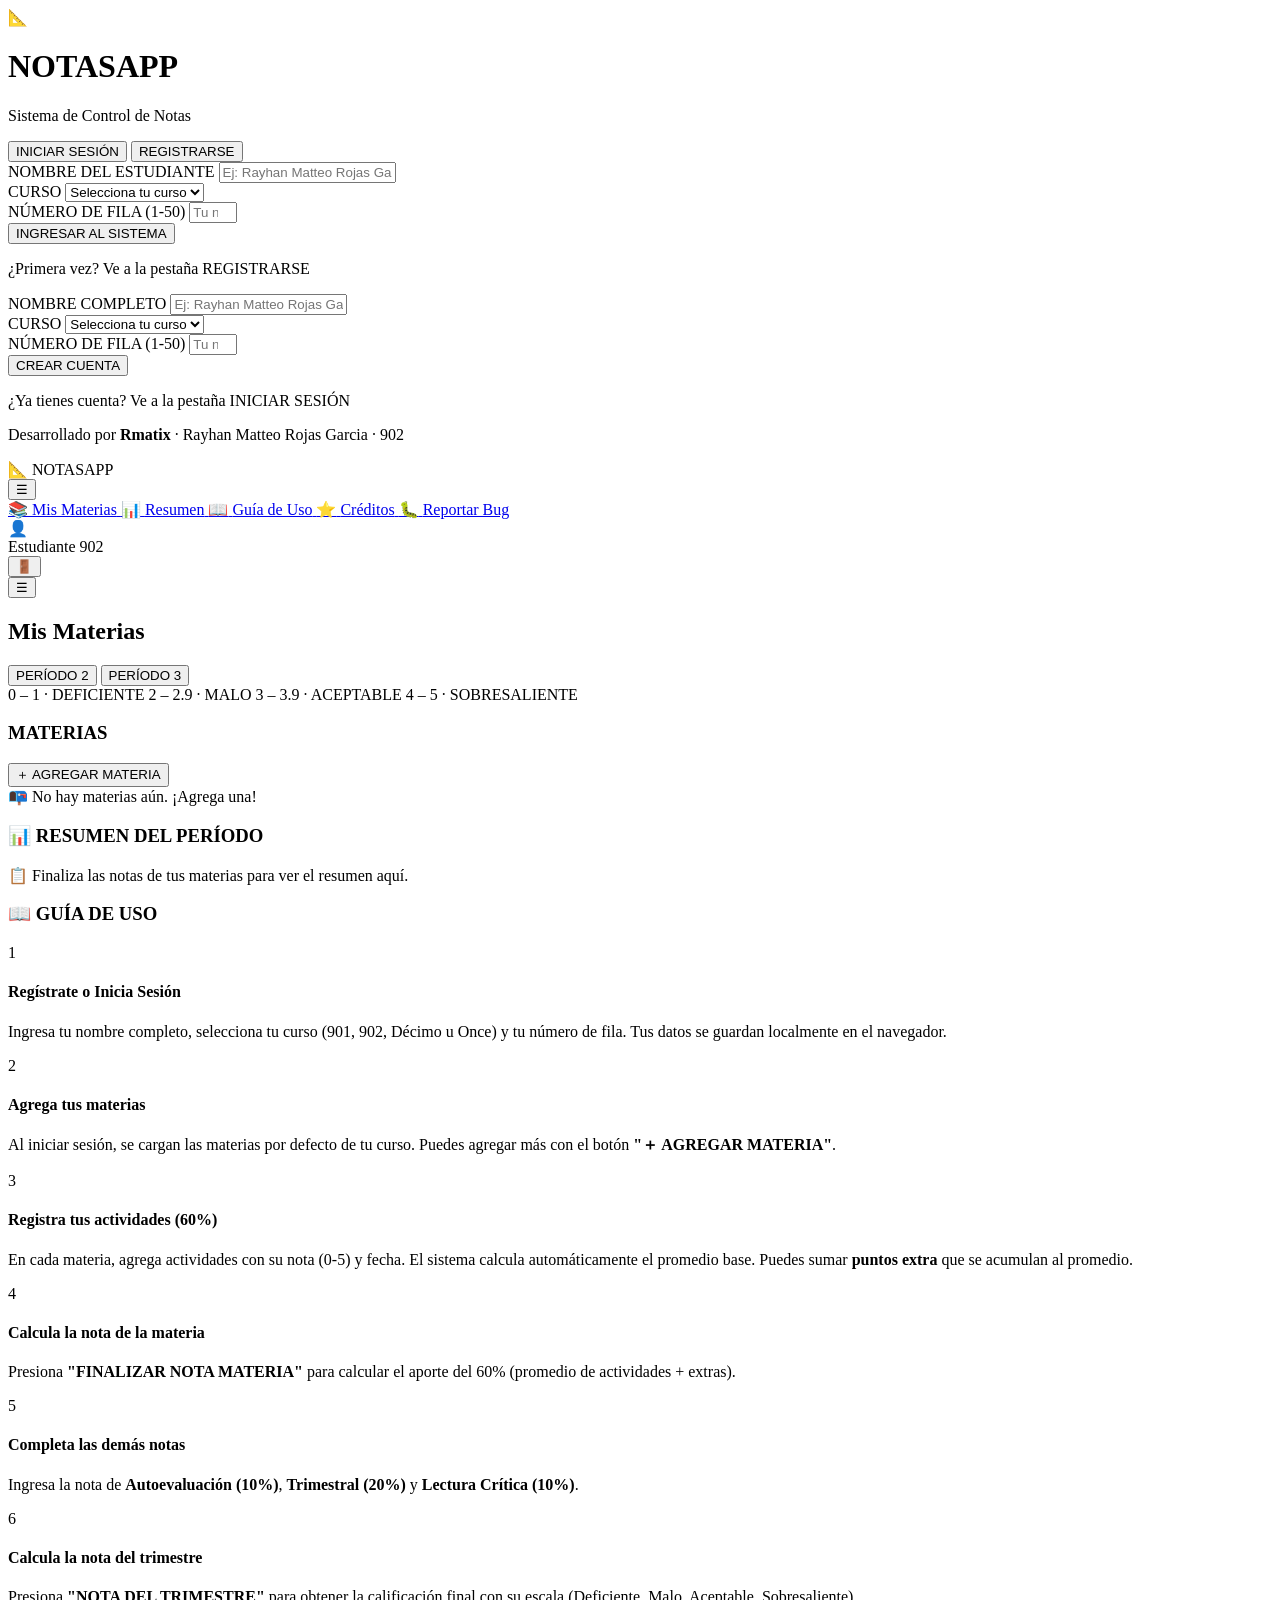
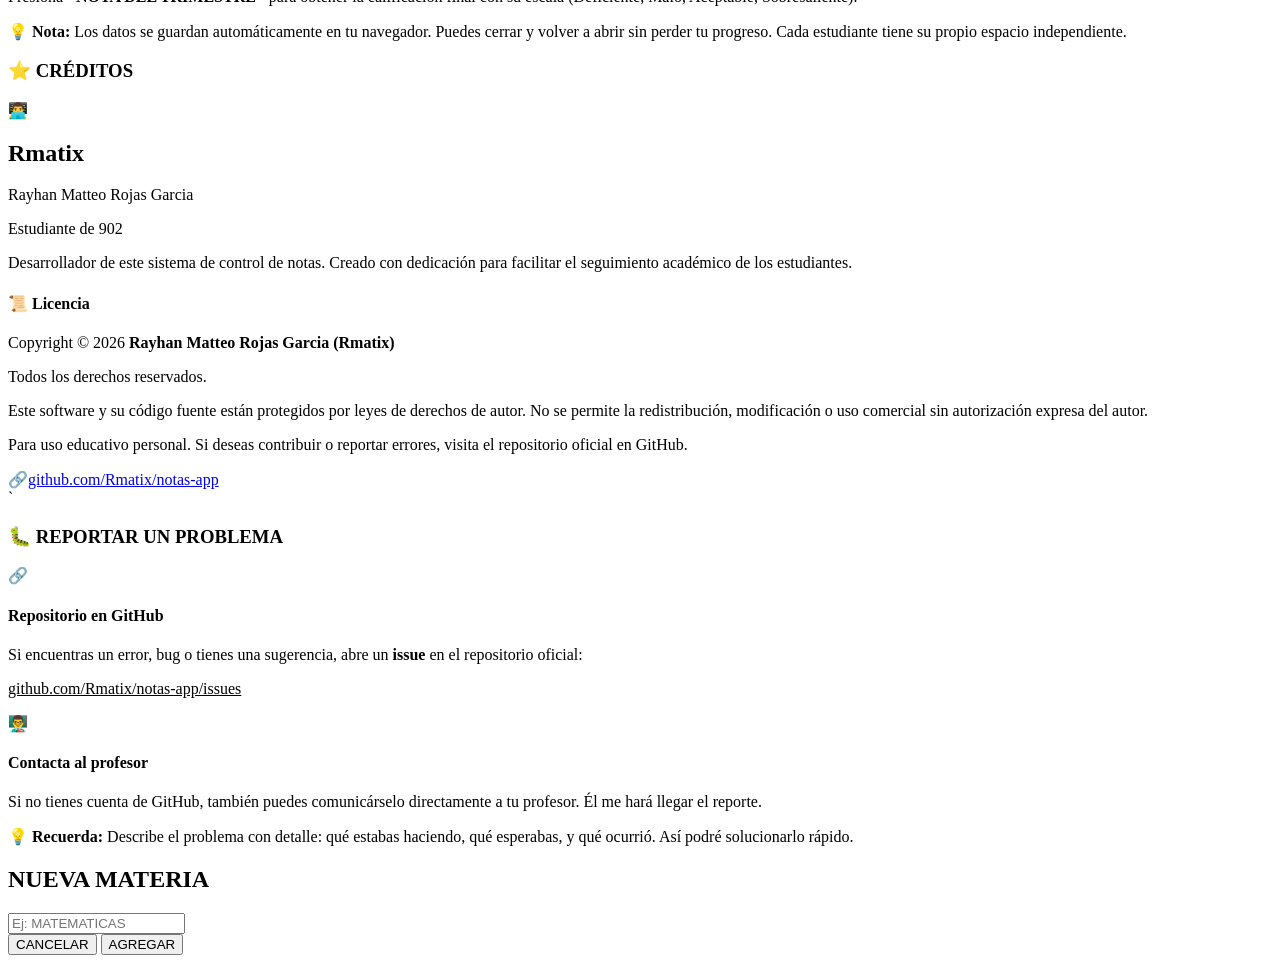
==== index.html @ 965fac0a "Add files via upload" ====
<!DOCTYPE html>
<html lang="es">
<head>
    <meta charset="UTF-8">
    <meta name="viewport" content="width=device-width, initial-scale=1.0">
    <title>NotasApp · Rmatix</title>
    <link rel="stylesheet" href="css/styles.css">
    <link rel="preconnect" href="https://fonts.googleapis.com">
    <link rel="preconnect" href="https://fonts.gstatic.com" crossorigin>
    <link href="https://fonts.googleapis.com/css2?family=Bebas+Neue&family=DM+Sans:wght@300;400;500;600;700&family=Space+Mono:wght@400;700&family=Inter:wght@300;400;500;600;700;800&display=swap" rel="stylesheet">
</head>
<body>

    <!-- ═══════════════ PANTALLA DE BIENVENIDA / LOGIN ═══════════════ -->
    <div class="auth-screen" id="authScreen">
        <div class="auth-container">
            <div class="auth-glow"></div>
            <div class="auth-card">
                <div class="auth-logo">
                    <span class="logo-icon">📐</span>
                    <h1 class="logo-text">NOTAS<span class="logo-highlight">APP</span></h1>
                    <p class="logo-subtitle">Sistema de Control de Notas</p>
                </div>

                <div class="auth-tabs">
                    <button class="auth-tab active" data-tab="login">INICIAR SESIÓN</button>
                    <button class="auth-tab" data-tab="register">REGISTRARSE</button>
                </div>

                <form class="auth-form active" id="loginForm" autocomplete="off">
                    <div class="input-group">
                        <label>NOMBRE DEL ESTUDIANTE</label>
                        <input type="text" id="loginNombre" placeholder="Ej: Rayhan Matteo Rojas Garcia" maxlength="50" required>
                    </div>
                    <div class="input-group">
                        <label>CURSO</label>
                        <select id="loginCurso" required>
                            <option value="">Selecciona tu curso</option>
                            <option value="901">901</option>
                            <option value="902">902</option>
                            <option value="decimo">DÉCIMO</option>
                            <option value="once">ONCE</option>
                        </select>
                    </div>
                    <div class="input-group">
                        <label>NÚMERO DE FILA (1-50)</label>
                        <input type="number" id="loginFila" min="1" max="50" placeholder="Tu número de fila" required>
                    </div>
                    <button type="submit" class="auth-btn">INGRESAR AL SISTEMA</button>
                    <p class="auth-hint">¿Primera vez? Ve a la pestaña REGISTRARSE</p>
                </form>

                <form class="auth-form" id="registerForm" autocomplete="off">
                    <div class="input-group">
                        <label>NOMBRE COMPLETO</label>
                        <input type="text" id="regNombre" placeholder="Ej: Rayhan Matteo Rojas Garcia" maxlength="50" required>
                    </div>
                    <div class="input-group">
                        <label>CURSO</label>
                        <select id="regCurso" required>
                            <option value="">Selecciona tu curso</option>
                            <option value="901">901</option>
                            <option value="902">902</option>
                            <option value="decimo">DÉCIMO</option>
                            <option value="once">ONCE</option>
                        </select>
                    </div>
                    <div class="input-group">
                        <label>NÚMERO DE FILA (1-50)</label>
                        <input type="number" id="regFila" min="1" max="50" placeholder="Tu número de fila" required>
                    </div>
                    <button type="submit" class="auth-btn register-btn">CREAR CUENTA</button>
                    <p class="auth-hint">¿Ya tienes cuenta? Ve a la pestaña INICIAR SESIÓN</p>
                </form>
            </div>
            <p class="auth-footer-text">Desarrollado por <strong>Rmatix</strong> · Rayhan Matteo Rojas Garcia · 902</p>
        </div>
    </div>

    <!-- ═══════════════ DASHBOARD PRINCIPAL ═══════════════ -->
    <div class="dashboard" id="dashboard">
        <aside class="sidebar" id="sidebar">
            <div class="sidebar-header">
                <div class="sidebar-logo">
                    <span class="logo-icon">📐</span>
                    <span class="sidebar-brand">NOTAS<span>APP</span></span>
                </div>
                <button class="sidebar-toggle" id="sidebarToggle" title="Colapsar menú">☰</button>
            </div>
            <nav class="sidebar-nav">
                <a href="#" class="nav-item active" data-view="materias">
                    <span class="nav-icon">📚</span>
                    <span class="nav-label">Mis Materias</span>
                </a>
                <a href="#" class="nav-item" data-view="resumen">
                    <span class="nav-icon">📊</span>
                    <span class="nav-label">Resumen</span>
                </a>
                <a href="#" class="nav-item" data-view="guia">
                    <span class="nav-icon">📖</span>
                    <span class="nav-label">Guía de Uso</span>
                </a>
                <a href="#" class="nav-item" data-view="creditos">
                    <span class="nav-icon">⭐</span>
                    <span class="nav-label">Créditos</span>
                </a>
                <a href="#" class="nav-item" data-view="soporte">
                    <span class="nav-icon">🐛</span>
                    <span class="nav-label">Reportar Bug</span>
                </a>
            </nav>
            <div class="sidebar-footer">
                <div class="user-info-mini">
                    <div class="user-avatar" id="userAvatar">👤</div>
                    <div class="user-details">
                        <span class="user-name" id="sidebarUserName">Estudiante</span>
                        <span class="user-curso" id="sidebarUserCurso">902</span>
                    </div>
                </div>
                <button class="logout-btn" id="logoutBtn" title="Cerrar sesión">🚪</button>
            </div>
        </aside>

        <main class="main-content">
            <header class="topbar">
                <div class="topbar-left">
                    <button class="menu-btn" id="menuBtn">☰</button>
                    <h2 class="topbar-title" id="topbarTitle">Mis Materias</h2>
                </div>
                <div class="topbar-right">
                    <div class="periodo-selector">
                        <button class="periodo-btn active" data-periodo="2">PERÍODO 2</button>
                        <button class="periodo-btn" data-periodo="3">PERÍODO 3</button>
                    </div>
                </div>
            </header>

            <div class="escala-bar">
                <span class="escala-chip e-def">0 – 1 · DEFICIENTE</span>
                <span class="escala-chip e-mal">2 – 2.9 · MALO</span>
                <span class="escala-chip e-ace">3 – 3.9 · ACEPTABLE</span>
                <span class="escala-chip e-sob">4 – 5 · SOBRESALIENTE</span>
            </div>

            <div class="view-container">
                <!-- Vista: Materias -->
                <div class="view active" id="viewMaterias">
                    <div class="materias-header">
                        <h3 class="section-title">MATERIAS</h3>
                        <button class="add-materia-btn" id="addMateriaBtn">＋ AGREGAR MATERIA</button>
                    </div>
                    <div class="cards-grid" id="cardsGrid"></div>
                    <div class="empty-state hidden" id="emptyMaterias">
                        <span class="empty-icon">📭</span>
                        <span class="empty-text">No hay materias aún. ¡Agrega una!</span>
                    </div>
                </div>

                <!-- Vista: Resumen -->
                <div class="view" id="viewResumen">
                    <div class="resumen-card">
                        <h3 class="section-title">📊 RESUMEN DEL PERÍODO</h3>
                        <div class="resumen-grid" id="resumenGrid"></div>
                        <div class="empty-state hidden" id="emptyResumen">
                            <span class="empty-icon">📋</span>
                            <span class="empty-text">Finaliza las notas de tus materias para ver el resumen aquí.</span>
                        </div>
                    </div>
                </div>

                <!-- Vista: Guía -->
                <div class="view" id="viewGuia">
                    <div class="guia-card">
                        <h3 class="section-title">📖 GUÍA DE USO</h3>
                        <div class="guia-content">
                            <div class="guia-step"><span class="guia-num">1</span><div><h4>Regístrate o Inicia Sesión</h4><p>Ingresa tu nombre completo, selecciona tu curso (901, 902, Décimo u Once) y tu número de fila. Tus datos se guardan localmente en el navegador.</p></div></div>
                            <div class="guia-step"><span class="guia-num">2</span><div><h4>Agrega tus materias</h4><p>Al iniciar sesión, se cargan las materias por defecto de tu curso. Puedes agregar más con el botón <strong>"＋ AGREGAR MATERIA"</strong>.</p></div></div>
                            <div class="guia-step"><span class="guia-num">3</span><div><h4>Registra tus actividades (60%)</h4><p>En cada materia, agrega actividades con su nota (0-5) y fecha. El sistema calcula automáticamente el promedio base. Puedes sumar <strong>puntos extra</strong> que se acumulan al promedio.</p></div></div>
                            <div class="guia-step"><span class="guia-num">4</span><div><h4>Calcula la nota de la materia</h4><p>Presiona <strong>"FINALIZAR NOTA MATERIA"</strong> para calcular el aporte del 60% (promedio de actividades + extras).</p></div></div>
                            <div class="guia-step"><span class="guia-num">5</span><div><h4>Completa las demás notas</h4><p>Ingresa la nota de <strong>Autoevaluación (10%)</strong>, <strong>Trimestral (20%)</strong> y <strong>Lectura Crítica (10%)</strong>.</p></div></div>
                            <div class="guia-step"><span class="guia-num">6</span><div><h4>Calcula la nota del trimestre</h4><p>Presiona <strong>"NOTA DEL TRIMESTRE"</strong> para obtener la calificación final con su escala (Deficiente, Malo, Aceptable, Sobresaliente).</p></div></div>
                            <div class="guia-nota"><strong>💡 Nota:</strong> Los datos se guardan automáticamente en tu navegador. Puedes cerrar y volver a abrir sin perder tu progreso. Cada estudiante tiene su propio espacio independiente.</div>
                        </div>
                    </div>
                </div>

                <!-- Vista: Créditos -->
                <div class="view" id="viewCreditos">
                    <div class="creditos-card">
                        <h3 class="section-title">⭐ CRÉDITOS</h3>
                        <div class="creditos-content">
                            <div class="creditos-creator">
                                <div class="creator-avatar">👨‍💻</div>
                                <h2>Rmatix</h2>
                                <p class="creator-name">Rayhan Matteo Rojas Garcia</p>
                                <p class="creator-curso">Estudiante de 902</p>
                                <p class="creator-desc">Desarrollador de este sistema de control de notas. Creado con dedicación para facilitar el seguimiento académico de los estudiantes.</p>
                            </div>
                            <div class="creditos-license">
                                <h4>📜 Licencia</h4>
                                <p>Copyright &copy; 2026 <strong>Rayhan Matteo Rojas Garcia (Rmatix)</strong></p>
                                <p>Todos los derechos reservados.</p>
                                <p>Este software y su código fuente están protegidos por leyes de derechos de autor. No se permite la redistribución, modificación o uso comercial sin autorización expresa del autor.</p>
                                <p>Para uso educativo personal. Si deseas contribuir o reportar errores, visita el repositorio oficial en GitHub.</p>
                                <div class="github-link"><span>🔗</span><a href="https://github.com/Rmatix/notas-app" target="_blank">github.com/Rmatix/notas-app</a></div>
                            </div>
                        </div>
                    </div>
                </div>

                <!-- Vista: Soporte / Reportar Bug -->` <div class="view" id="viewSoporte">
                    <div class="guia-card">
                        <h3 class="section-title">🐛 REPORTAR UN PROBLEMA</h3>
                        <div class="guia-content">
                            <div class="guia-step">
                                <span class="guia-num">🔗</span>
                                <div>
                                    <h4>Repositorio en GitHub</h4>
                                    <p>Si encuentras un error, bug o tienes una sugerencia, abre un <strong>issue</strong> en el repositorio oficial:</p>
                                    <p style="margin-top:6px;">
                                        <a href="https://github.com/Rmatix/notas-app/issues" target="_blank" style="color:var(--accent); text-decoration:underline;">
                                            github.com/Rmatix/notas-app/issues
                                        </a>
                                    </p>
                                </div>
                            </div>
                            <div class="guia-step">
                                <span class="guia-num">👨‍🏫</span>
                                <div>
                                    <h4>Contacta al profesor</h4>
                                    <p>Si no tienes cuenta de GitHub, también puedes comunicárselo directamente a tu profesor. Él me hará llegar el reporte.</p>
                                </div>
                            </div>
                            <div class="guia-nota">
                                <strong>💡 Recuerda:</strong> Describe el problema con detalle: qué estabas haciendo, qué esperabas, y qué ocurrió. Así podré solucionarlo rápido.
                            </div>
                        </div>
                    </div>
                </div>
            </div>
        </main>
    </div>

    <div class="modal-overlay" id="modalMateria">
        <div class="modal">
            <h2>NUEVA MATERIA</h2>
            <input type="text" id="modalInput" placeholder="Ej: MATEMATICAS" maxlength="30" />
            <div class="modal-btns">
                <button class="modal-btn cancel" id="modalCancel">CANCELAR</button>
                <button class="modal-btn confirm" id="modalConfirm">AGREGAR</button>
            </div>
        </div>
    </div>

    <div class="toast" id="toast"></div>
    <script src="js/app.js"></script>
</body>
</html>
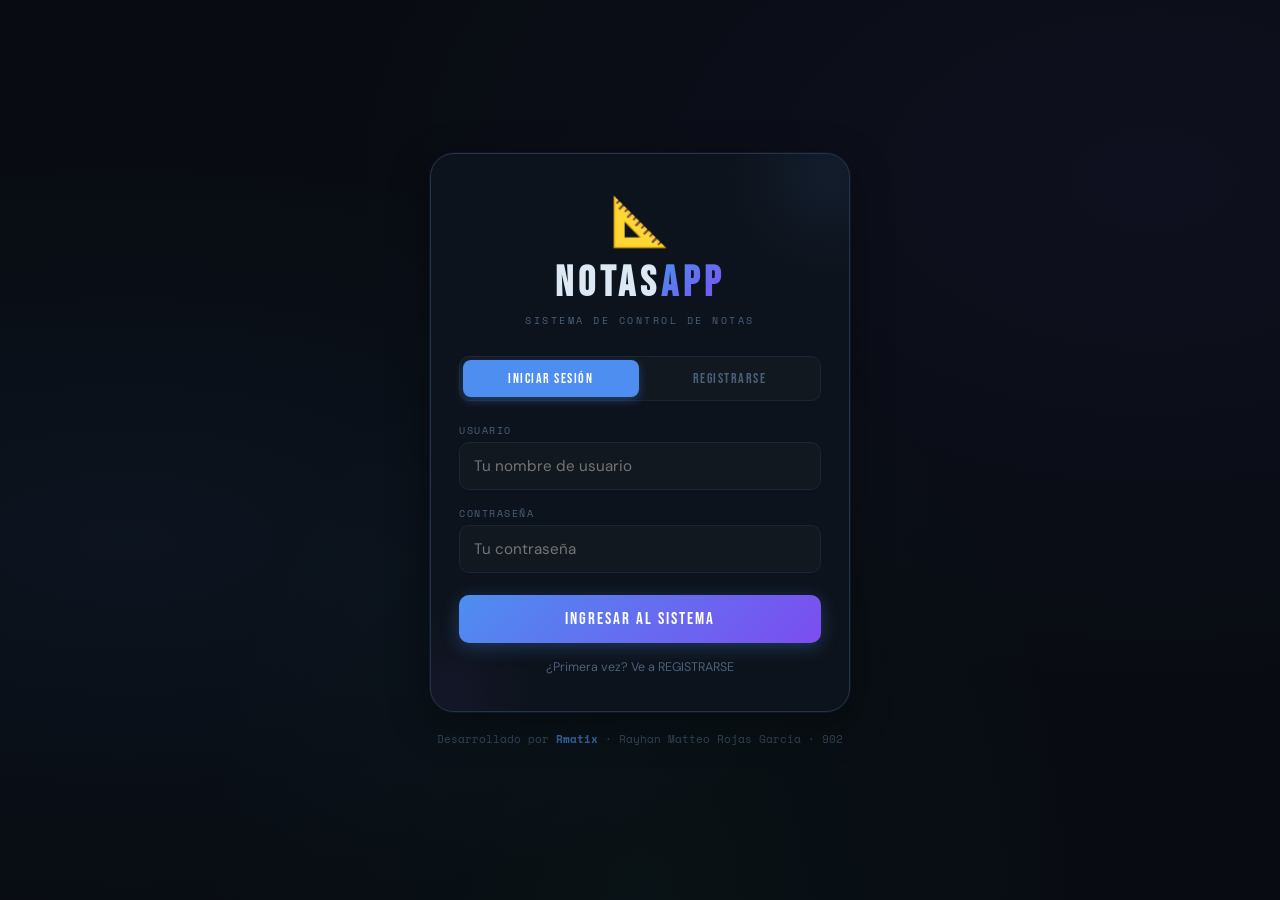
==== commit 6d52a591: "Add files via upload" ====
--- a/index.html
+++ b/index.html
@@ -4,146 +4,688 @@
     <meta charset="UTF-8">
     <meta name="viewport" content="width=device-width, initial-scale=1.0">
     <title>NotasApp · Rmatix</title>
-    <link rel="stylesheet" href="css/styles.css">
-    <link rel="preconnect" href="https://fonts.googleapis.com">
-    <link rel="preconnect" href="https://fonts.gstatic.com" crossorigin>
-    <link href="https://fonts.googleapis.com/css2?family=Bebas+Neue&family=DM+Sans:wght@300;400;500;600;700&family=Space+Mono:wght@400;700&family=Inter:wght@300;400;500;600;700;800&display=swap" rel="stylesheet">
+    <link href="https://fonts.googleapis.com/css2?family=Bebas+Neue&family=DM+Sans:opsz,wght@9..40,300;9..40,400;9..40,500;9..40,600;9..40,700&family=Space+Mono:wght@400;700&display=swap" rel="stylesheet">
+    <style>
+        :root {
+            --bg: #080c12;
+            --surface: rgba(13, 19, 28, 0.85);
+            --surface-solid: #0d131c;
+            --surface2: #111820;
+            --card: #131b25;
+            --border: #1a2535;
+            --border-light: #243347;
+            --text: #dde8f5;
+            --text2: #7a96b4;
+            --muted: #4a607a;
+            --accent: #4d8ef0;
+            --accent2: #7c4df0;
+            --green: #2ecc8a;
+            --red: #f06565;
+            --yellow: #f0b429;
+            --orange: #f07832;
+            --radius: 18px;
+            --radius-sm: 10px;
+            --shadow: 0 12px 40px rgba(0,0,0,0.4);
+            --shadow-card: 0 4px 20px rgba(0,0,0,0.3);
+            --transition: all 0.28s cubic-bezier(0.25, 0.8, 0.25, 1);
+            /* Mobile nav height */
+            --nav-h: 64px;
+        }
+
+        * { margin:0; padding:0; box-sizing:border-box; scroll-behavior:smooth; -webkit-tap-highlight-color:transparent; }
+
+        body {
+            background: var(--bg);
+            background-image:
+                radial-gradient(ellipse at 10% 60%, rgba(77,142,240,0.06) 0%, transparent 50%),
+                radial-gradient(ellipse at 90% 20%, rgba(124,77,240,0.06) 0%, transparent 50%),
+                radial-gradient(ellipse at 50% 100%, rgba(46,204,138,0.03) 0%, transparent 50%);
+            color: var(--text);
+            font-family: 'DM Sans', sans-serif;
+            min-height: 100vh;
+            overflow-x: hidden;
+        }
+
+        .hidden { display:none!important }
+
+        /* ═══ ANIMACIONES ═══ */
+        @keyframes slideInUp { from { opacity:0; transform:translateY(24px); } to { opacity:1; transform:translateY(0); } }
+        @keyframes slideInDown { from { opacity:0; transform:translateY(-16px); } to { opacity:1; transform:translateY(0); } }
+        @keyframes fadeIn { from { opacity:0; } to { opacity:1; } }
+        @keyframes float { 0%,100% { transform:translateY(0); } 50% { transform:translateY(-8px); } }
+        @keyframes shimmer { 0% { background-position: -200% center; } 100% { background-position: 200% center; } }
+        @keyframes popIn { 0% { transform:scale(0.85); opacity:0; } 70% { transform:scale(1.04); } 100% { transform:scale(1); opacity:1; } }
+        @keyframes spin { to { transform:rotate(360deg); } }
+
+        /* ═══ AUTH SCREEN ═══ */
+        .auth-screen {
+            display:flex; align-items:center; justify-content:center;
+            min-height:100vh; padding:20px;
+            animation: fadeIn 0.6s ease;
+        }
+        .auth-container { width:100%; max-width:420px; }
+
+        .auth-card {
+            background: var(--surface-solid);
+            border: 1px solid var(--border-light);
+            border-radius: 24px;
+            padding: 36px 28px;
+            box-shadow: 0 0 0 1px rgba(77,142,240,0.08), var(--shadow);
+            position: relative; overflow: hidden;
+            animation: popIn 0.5s cubic-bezier(0.2,0.8,0.2,1);
+        }
+        .auth-card::before {
+            content:''; position:absolute; top:-80px; right:-80px;
+            width:200px; height:200px; border-radius:50%;
+            background: radial-gradient(circle, rgba(77,142,240,0.08), transparent 70%);
+            pointer-events:none;
+        }
+        .auth-card::after {
+            content:''; position:absolute; bottom:-60px; left:-60px;
+            width:160px; height:160px; border-radius:50%;
+            background: radial-gradient(circle, rgba(124,77,240,0.06), transparent 70%);
+            pointer-events:none;
+        }
+
+        .auth-logo { text-align:center; margin-bottom:28px; }
+        .logo-icon { font-size:3rem; display:inline-block; animation:float 5s ease-in-out infinite; }
+        .logo-text { font-family:'Bebas Neue',sans-serif; font-size:2.6rem; letter-spacing:5px; margin-top:6px; }
+        .logo-highlight {
+            background: linear-gradient(135deg, var(--accent), var(--accent2));
+            -webkit-background-clip:text; -webkit-text-fill-color:transparent;
+        }
+        .logo-subtitle { font-family:'Space Mono',monospace; font-size:0.65rem; color:var(--muted); letter-spacing:2.5px; margin-top:4px; text-transform:uppercase; }
+
+        .auth-tabs {
+            display:flex; background:var(--surface2); border:1px solid var(--border);
+            border-radius:10px; padding:3px; margin-bottom:22px; gap:3px;
+        }
+        .auth-tab {
+            flex:1; padding:10px; background:transparent; border:none;
+            color:var(--muted); font-family:'Bebas Neue',sans-serif; font-size:0.9rem;
+            letter-spacing:1.5px; cursor:pointer; border-radius:8px; transition:var(--transition);
+        }
+        .auth-tab.active { background:var(--accent); color:#fff; box-shadow:0 3px 10px rgba(77,142,240,0.35); }
+
+        .auth-form { display:none; flex-direction:column; gap:16px; animation:fadeIn 0.3s ease; }
+        .auth-form.active { display:flex; }
+        .input-group { display:flex; flex-direction:column; gap:5px; }
+        .input-group label { font-family:'Space Mono',monospace; font-size:0.6rem; color:var(--muted); letter-spacing:1.5px; text-transform:uppercase; }
+        .input-row { display:grid; grid-template-columns:1fr 1fr; gap:10px; }
+
+        input, select {
+            background:var(--surface2); border:1px solid var(--border);
+            color:var(--text); border-radius:10px; padding:13px 14px;
+            font-family:'DM Sans',sans-serif; font-size:0.95rem;
+            outline:none; transition:var(--transition); width:100%;
+        }
+        input:focus, select:focus {
+            border-color:var(--accent);
+            box-shadow:0 0 0 3px rgba(77,142,240,0.12);
+            background: #131e2e;
+        }
+        select {
+            appearance:none;
+            background-image:url("data:image/svg+xml,%3Csvg xmlns='http://www.w3.org/2000/svg' width='12' height='12' viewBox='0 0 12 12'%3E%3Cpath fill='%234a607a' d='M6 8L1 3h10z'/%3E%3C/svg%3E");
+            background-repeat:no-repeat; background-position:right 14px center; padding-right:36px; cursor:pointer;
+        }
+
+        .auth-btn {
+            padding:14px; border:none; border-radius:10px;
+            font-family:'Bebas Neue',sans-serif; font-size:1.05rem; letter-spacing:2px;
+            cursor:pointer; color:#fff; margin-top:6px; transition:var(--transition);
+            background: linear-gradient(135deg, var(--accent), var(--accent2));
+            box-shadow: 0 4px 18px rgba(77,142,240,0.3);
+            position:relative; overflow:hidden;
+        }
+        .auth-btn::after {
+            content:''; position:absolute; inset:0;
+            background:linear-gradient(135deg, rgba(255,255,255,0.1), transparent);
+            opacity:0; transition:opacity 0.2s;
+        }
+        .auth-btn:hover { transform:translateY(-2px); box-shadow:0 8px 24px rgba(77,142,240,0.4); }
+        .auth-btn:hover::after { opacity:1; }
+        .auth-btn:active { transform:scale(0.97); }
+        .auth-btn:disabled { opacity:0.6; cursor:not-allowed; transform:none; }
+        .register-btn { background:linear-gradient(135deg,#0fa86e,var(--green)); box-shadow:0 4px 18px rgba(46,204,138,0.3); }
+        .register-btn:hover { box-shadow:0 8px 24px rgba(46,204,138,0.4); }
+
+        .auth-hint { text-align:center; font-size:0.78rem; color:var(--muted); cursor:pointer; transition:color 0.2s; }
+        .auth-hint:hover { color:var(--accent); }
+        .auth-footer { text-align:center; margin-top:18px; font-size:0.7rem; color:var(--muted); font-family:'Space Mono',monospace; opacity:0.6; }
+        .auth-footer strong { color:var(--accent); }
+
+        /* ═══ DASHBOARD ═══ */
+        .dashboard { display:none; min-height:100vh; animation:fadeIn 0.4s ease; }
+        .dashboard.active { display:flex; }
+
+        /* ═══ SIDEBAR (PC) ═══ */
+        .sidebar {
+            width:256px; background:var(--surface); backdrop-filter:blur(20px); -webkit-backdrop-filter:blur(20px);
+            border-right:1px solid var(--border); height:100vh; position:sticky; top:0;
+            display:flex; flex-direction:column; z-index:100; transition:left 0.3s cubic-bezier(0.2,0.8,0.2,1);
+            flex-shrink:0;
+        }
+        .sidebar-header {
+            display:flex; align-items:center; justify-content:space-between;
+            padding:20px 18px; border-bottom:1px solid rgba(255,255,255,0.04);
+        }
+        .sidebar-logo { font-family:'Bebas Neue',sans-serif; font-size:1.35rem; letter-spacing:2px; display:flex; align-items:center; gap:8px; }
+        .sidebar-logo span { background:linear-gradient(135deg,var(--accent),var(--accent2)); -webkit-background-clip:text; -webkit-text-fill-color:transparent; }
+        .sidebar-close { display:none; background:none; border:none; color:var(--text2); font-size:1.6rem; cursor:pointer; width:32px; height:32px; border-radius:8px; transition:var(--transition); display:none; align-items:center; justify-content:center; }
+        .sidebar-close:hover { background:rgba(240,101,101,0.1); color:var(--red); }
+
+        .sidebar-nav { flex:1; padding:10px; display:flex; flex-direction:column; gap:4px; overflow-y:auto; }
+        .nav-item {
+            display:flex; align-items:center; gap:12px; padding:11px 14px; border-radius:10px;
+            color:var(--text2); text-decoration:none; font-family:'Space Mono',monospace; font-size:0.75rem;
+            transition:var(--transition); border:1px solid transparent; letter-spacing:0.5px;
+        }
+        .nav-item:hover { background:rgba(255,255,255,0.03); color:var(--text); transform:translateX(3px); }
+        .nav-item.active {
+            background:linear-gradient(135deg,rgba(77,142,240,0.12),rgba(124,77,240,0.08));
+            color:var(--accent); border-color:rgba(77,142,240,0.2); font-weight:700;
+        }
+        .nav-item .nav-icon { font-size:1rem; width:20px; text-align:center; flex-shrink:0; }
+
+        .sidebar-footer {
+            padding:14px; border-top:1px solid rgba(255,255,255,0.04);
+            display:flex; align-items:center; justify-content:space-between;
+            background:rgba(0,0,0,0.15);
+        }
+        .user-badge { display:flex; align-items:center; gap:10px; flex:1; overflow:hidden; }
+        .user-avatar {
+            width:36px; height:36px; border-radius:10px; flex-shrink:0;
+            background:linear-gradient(135deg,rgba(77,142,240,0.2),rgba(124,77,240,0.2));
+            border:1px solid rgba(77,142,240,0.3);
+            display:flex; align-items:center; justify-content:center;
+            font-size:1rem; font-weight:800; color:var(--accent);
+        }
+        .user-name { font-size:0.85rem; font-weight:600; white-space:nowrap; overflow:hidden; text-overflow:ellipsis; }
+        .user-curso {
+            font-size:0.65rem; color:var(--accent); font-family:'Space Mono',monospace;
+            background:rgba(77,142,240,0.1); padding:2px 6px; border-radius:4px;
+            display:inline-block; margin-top:1px; letter-spacing:0.5px;
+        }
+        .logout-btn {
+            background:transparent; border:1px solid var(--border); color:var(--muted);
+            border-radius:8px; width:34px; height:34px; cursor:pointer; font-size:1rem;
+            transition:var(--transition); display:flex; align-items:center; justify-content:center; flex-shrink:0;
+        }
+        .logout-btn:hover { color:var(--red); border-color:rgba(240,101,101,0.4); background:rgba(240,101,101,0.08); }
+
+        /* ═══ MAIN CONTENT ═══ */
+        .main-content { flex:1; display:flex; flex-direction:column; min-width:0; }
+
+        .topbar {
+            background:var(--surface); backdrop-filter:blur(20px); -webkit-backdrop-filter:blur(20px);
+            border-bottom:1px solid rgba(255,255,255,0.04); height:60px;
+            display:flex; align-items:center; padding:0 20px; gap:14px;
+            position:sticky; top:0; z-index:50;
+        }
+        .menu-btn { display:none; background:none; border:none; color:var(--text2); font-size:1.4rem; cursor:pointer; padding:4px; border-radius:8px; transition:var(--transition); }
+        .menu-btn:hover { color:var(--accent); background:rgba(77,142,240,0.08); }
+        .topbar-title { font-family:'Bebas Neue',sans-serif; font-size:1.4rem; letter-spacing:2px; flex:1; }
+
+        .periodo-selector { display:flex; background:var(--surface2); border:1px solid var(--border); border-radius:8px; padding:3px; gap:2px; }
+        .periodo-btn {
+            font-family:'Space Mono',monospace; font-size:0.7rem; padding:7px 14px;
+            border-radius:6px; border:none; background:transparent; color:var(--muted);
+            cursor:pointer; transition:var(--transition); font-weight:700; letter-spacing:0.5px;
+        }
+        .periodo-btn:hover:not(.active) { color:var(--text); }
+        .periodo-btn.active { background:var(--accent); color:#fff; box-shadow:0 2px 8px rgba(77,142,240,0.35); }
+
+        .escala-bar {
+            display:flex; gap:8px; flex-wrap:wrap; padding:10px 20px;
+            background:rgba(0,0,0,0.12); border-bottom:1px solid rgba(255,255,255,0.03);
+        }
+        .escala-chip { font-family:'Space Mono',monospace; font-size:0.6rem; padding:3px 9px; border-radius:5px; font-weight:700; letter-spacing:0.5px; }
+        .e-def { background:rgba(240,101,101,0.08); color:var(--red); border:1px solid rgba(240,101,101,0.25); }
+        .e-mal { background:rgba(240,180,41,0.08); color:var(--yellow); border:1px solid rgba(240,180,41,0.25); }
+        .e-ace { background:rgba(77,142,240,0.08); color:var(--accent); border:1px solid rgba(77,142,240,0.25); }
+        .e-sob { background:rgba(46,204,138,0.08); color:var(--green); border:1px solid rgba(46,204,138,0.25); }
+
+        /* ═══ VIEWS ═══ */
+        .view-container { flex:1; padding:20px; max-width:1400px; margin:0 auto; width:100%; }
+        .view { display:none; animation:fadeIn 0.35s ease; }
+        .view.active { display:block; }
+
+        .materias-header { display:flex; justify-content:space-between; align-items:center; margin-bottom:20px; flex-wrap:wrap; gap:12px; }
+        .section-title { font-family:'Bebas Neue',sans-serif; font-size:1.5rem; letter-spacing:2px; display:flex; align-items:center; gap:10px; }
+        .section-title::before { content:''; display:block; width:4px; height:18px; background:linear-gradient(180deg,var(--accent),var(--accent2)); border-radius:2px; }
+
+        .add-materia-btn {
+            background:linear-gradient(135deg,var(--accent),var(--accent2)); color:#fff; border:none;
+            border-radius:10px; padding:10px 18px; font-weight:700; font-size:0.8rem; cursor:pointer;
+            font-family:'Space Mono',monospace; transition:var(--transition);
+            box-shadow:0 4px 14px rgba(77,142,240,0.25); display:flex; align-items:center; gap:7px; letter-spacing:0.5px;
+        }
+        .add-materia-btn:hover { transform:translateY(-2px); box-shadow:0 8px 20px rgba(77,142,240,0.4); }
+        .add-materia-btn:active { transform:scale(0.96); }
+
+        /* ═══ CARDS ═══ */
+        .cards-grid { display:grid; grid-template-columns:repeat(auto-fill,minmax(360px,1fr)); gap:18px; }
+
+        .materia-card {
+            background:var(--card); border:1px solid var(--border); border-radius:var(--radius);
+            overflow:hidden; transition:var(--transition);
+            animation:slideInUp 0.45s cubic-bezier(0.2,0.8,0.2,1) both;
+            box-shadow:var(--shadow-card);
+        }
+        .materia-card:hover { transform:translateY(-3px); box-shadow:0 16px 36px rgba(0,0,0,0.45); border-color:var(--border-light); }
+
+        .card-header {
+            display:flex; justify-content:space-between; align-items:center; padding:14px 16px;
+            background:rgba(0,0,0,0.18); border-bottom:1px solid var(--border);
+            position:relative; overflow:hidden;
+        }
+        .card-header::after {
+            content:''; position:absolute; top:0; left:0; right:0; height:2px;
+            background:linear-gradient(90deg, var(--accent), var(--accent2)); opacity:0.5;
+        }
+        .materia-nombre { font-family:'Bebas Neue',sans-serif; font-size:1.25rem; letter-spacing:1.5px; }
+        .btn-icon {
+            background:transparent; border:1px solid transparent; color:var(--muted);
+            border-radius:7px; width:28px; height:28px; cursor:pointer; transition:var(--transition);
+            display:flex; align-items:center; justify-content:center; font-size:0.9rem;
+        }
+        .btn-icon:hover { color:var(--red); background:rgba(240,101,101,0.1); border-color:rgba(240,101,101,0.3); transform:rotate(90deg); }
+
+        .card-body { padding:14px 16px; }
+        .nota-label {
+            font-family:'Space Mono',monospace; font-size:0.65rem; color:var(--text2);
+            display:flex; justify-content:space-between; align-items:center; margin-bottom:8px; font-weight:700; letter-spacing:0.5px;
+        }
+        .pct-badge { background:rgba(77,142,240,0.1); border:1px solid rgba(77,142,240,0.2); border-radius:4px; padding:2px 6px; font-size:0.6rem; color:var(--accent); }
+
+        .divider { border:none; border-top:1px dashed rgba(255,255,255,0.06); margin:12px 0; }
+
+        table { width:100%; border-collapse:collapse; margin-bottom:10px; }
+        th { font-family:'Space Mono',monospace; font-size:0.6rem; color:var(--muted); text-align:left; padding:5px 6px; border-bottom:1px solid var(--border); letter-spacing:0.5px; }
+        td { font-family:'Space Mono',monospace; font-size:0.72rem; padding:7px 6px; border-bottom:1px solid rgba(26,37,53,0.5); transition:background 0.15s; }
+        tr:hover td { background:rgba(255,255,255,0.015); }
+        .act-del { cursor:pointer; color:var(--muted); text-align:center; border-radius:4px; transition:var(--transition); padding:2px 4px; }
+        .act-del:hover { color:var(--red); background:rgba(240,101,101,0.1); }
+
+        .add-act-form, .add-extra-form, .add-negativo-form { display:grid; gap:7px; margin-top:8px; align-items:center; }
+        .add-act-form { grid-template-columns:1fr 65px 110px 36px; }
+        .add-extra-form, .add-negativo-form { grid-template-columns:1fr 75px 36px; }
+
+        .act-input, .nota-input-sm, .date-input {
+            background:var(--surface-solid); border:1px solid var(--border); color:var(--text);
+            border-radius:7px; padding:8px 10px; font-family:'DM Sans',sans-serif; font-size:0.8rem; transition:var(--transition);
+        }
+        .act-input:focus, .nota-input-sm:focus, .date-input:focus { border-color:var(--accent); box-shadow:0 0 0 2px rgba(77,142,240,0.1); }
+        .nota-input-sm { font-family:'Space Mono',monospace; text-align:center; }
+        .date-input { font-family:'Space Mono',monospace; color:var(--muted); }
+
+        .btn-add-nota, .btn-add-negativo {
+            border:none; border-radius:7px; height:100%; min-height:34px;
+            display:flex; align-items:center; justify-content:center;
+            font-weight:bold; font-size:1.1rem; cursor:pointer; transition:var(--transition);
+        }
+        .btn-add-nota { background:rgba(77,142,240,0.1); color:var(--accent); border:1px solid rgba(77,142,240,0.25); }
+        .btn-add-nota:hover { background:var(--accent); color:#fff; }
+        .btn-add-negativo { background:rgba(240,101,101,0.1); color:var(--red); border:1px solid rgba(240,101,101,0.25); }
+        .btn-add-negativo:hover { background:var(--red); color:#fff; }
+        .btn-add-nota:active, .btn-add-negativo:active { transform:scale(0.9); }
+
+        .prom-display {
+            display:flex; gap:8px; flex-wrap:wrap; font-family:'Space Mono',monospace;
+            font-size:0.7rem; color:var(--text2); margin-top:10px;
+            background:rgba(0,0,0,0.18); padding:8px 10px; border-radius:7px; border:1px solid var(--border); align-items:center;
+        }
+
+        .extra-item, .negativo-item { display:flex; align-items:center; gap:8px; padding:7px 10px; border-radius:7px; border:1px solid; margin-bottom:5px; transition:transform 0.15s; }
+        .extra-item:hover, .negativo-item:hover { transform:translateX(2px); }
+        .extra-item { background:rgba(240,120,50,0.04); border-color:rgba(240,120,50,0.18); }
+        .negativo-item { background:rgba(240,101,101,0.04); border-color:rgba(240,101,101,0.18); }
+        .extra-nombre, .negativo-nombre { flex:1; font-size:0.78rem; overflow:hidden; text-overflow:ellipsis; white-space:nowrap; }
+        .extra-pts { color:var(--orange); font-weight:700; font-family:'Space Mono',monospace; font-size:0.78rem; }
+        .negativo-pts { color:var(--red); font-weight:700; font-family:'Space Mono',monospace; font-size:0.78rem; }
+        .extra-del, .negativo-del { cursor:pointer; color:var(--muted); transition:color 0.15s; padding:2px 5px; border-radius:4px; font-size:0.8rem; }
+        .extra-del:hover, .negativo-del:hover { color:var(--red); background:rgba(240,101,101,0.1); }
+
+        .nota-final-grande {
+            display:flex; justify-content:space-between; align-items:center; margin-top:14px;
+            padding:14px; border-radius:10px; animation:fadeIn 0.4s;
+            background:linear-gradient(135deg,rgba(255,255,255,0.02),rgba(255,255,255,0.04));
+            border:1px solid var(--border-light);
+        }
+        .nota-final-grande > span { font-family:'Space Mono',monospace; font-size:0.7rem; color:var(--text2); font-weight:700; letter-spacing:0.5px; }
+        .nota-final-num { font-family:'Bebas Neue',sans-serif; font-size:2.4rem; text-shadow:0 2px 12px rgba(0,0,0,0.5); line-height:1; }
+        .calif-badge { font-family:'Bebas Neue',sans-serif; font-size:0.9rem; padding:4px 10px; border-radius:6px; letter-spacing:1px; }
+        .calif-deficiente { background:rgba(240,101,101,0.12); color:var(--red); border:1px solid rgba(240,101,101,0.25); }
+        .calif-malo { background:rgba(240,180,41,0.12); color:var(--yellow); border:1px solid rgba(240,180,41,0.25); }
+        .calif-aceptable { background:rgba(77,142,240,0.12); color:var(--accent); border:1px solid rgba(77,142,240,0.25); }
+        .calif-sobresaliente { background:rgba(46,204,138,0.12); color:var(--green); border:1px solid rgba(46,204,138,0.25); }
+
+        .card-footer { display:flex; gap:8px; padding:14px 16px; border-top:1px solid var(--border); background:rgba(0,0,0,0.1); }
+        .btn-finalizar { flex:1; padding:11px; border-radius:8px; border:none; font-weight:700; font-size:0.72rem; cursor:pointer; transition:var(--transition); letter-spacing:0.5px; font-family:'Space Mono',monospace; }
+        .btn-calc-promedio { background:transparent; color:var(--accent); border:1px solid rgba(77,142,240,0.3); }
+        .btn-calc-promedio:hover { background:rgba(77,142,240,0.08); border-color:var(--accent); transform:translateY(-1px); }
+        .btn-calc-final { background:linear-gradient(135deg,var(--accent),var(--accent2)); color:#fff; box-shadow:0 3px 12px rgba(77,142,240,0.25); }
+        .btn-calc-final:hover { transform:translateY(-1px); box-shadow:0 6px 18px rgba(77,142,240,0.4); }
+        .btn-finalizar:active { transform:scale(0.96); }
+
+        /* ═══ RESUMEN & EMPTY ═══ */
+        .resumen-grid { display:grid; grid-template-columns:repeat(auto-fill,minmax(180px,1fr)); gap:12px; margin-top:18px; }
+        .resumen-item {
+            background:var(--surface2); border:1px solid var(--border); border-radius:12px;
+            padding:16px; display:flex; flex-direction:column; gap:6px;
+            transition:var(--transition); position:relative; overflow:hidden;
+        }
+        .resumen-item:hover { transform:translateY(-3px); border-color:var(--border-light); box-shadow:var(--shadow-card); }
+        .resumen-item::before { content:''; position:absolute; left:0; top:0; bottom:0; width:3px; background:linear-gradient(180deg,var(--accent),var(--accent2)); border-radius:3px 0 0 3px; }
+        .resumen-materia { font-family:'Space Mono',monospace; font-size:0.7rem; color:var(--text2); font-weight:700; letter-spacing:0.5px; }
+        .resumen-nota { font-family:'Bebas Neue',sans-serif; font-size:1.7rem; letter-spacing:1px; line-height:1; }
+
+        .info-card { background:var(--card); border:1px solid var(--border); border-radius:var(--radius); padding:22px; box-shadow:var(--shadow-card); }
+
+        .empty-state { text-align:center; padding:50px 20px; color:var(--muted); font-family:'Space Mono',monospace; display:flex; flex-direction:column; align-items:center; gap:14px; animation:fadeIn 0.5s; }
+        .empty-icon { font-size:3rem; animation:float 4s ease-in-out infinite; display:inline-block; }
+
+        /* ═══ MODAL & TOAST ═══ */
+        .modal-overlay { display:none; position:fixed; inset:0; background:rgba(0,0,0,0.75); backdrop-filter:blur(6px); z-index:200; align-items:center; justify-content:center; opacity:0; transition:opacity 0.25s; }
+        .modal-overlay.open { display:flex; opacity:1; }
+        .modal {
+            background:var(--surface-solid); border:1px solid var(--border-light); border-radius:20px;
+            padding:28px; width:90%; max-width:380px;
+            transform:translateY(20px) scale(0.95); transition:all 0.3s cubic-bezier(0.2,0.8,0.2,1);
+            box-shadow:0 24px 48px rgba(0,0,0,0.6);
+        }
+        .modal-overlay.open .modal { transform:translateY(0) scale(1); }
+        .modal h3 { font-family:'Bebas Neue',sans-serif; font-size:1.5rem; letter-spacing:2px; margin-bottom:18px; display:flex; align-items:center; gap:8px; }
+        .modal h3::before { content:'+'; color:var(--accent); }
+        .modal input { width:100%; margin-bottom:20px; padding:13px; font-size:0.95rem; }
+        .modal-btns { display:flex; gap:10px; }
+        .modal-btn { flex:1; padding:12px; border-radius:9px; border:none; font-weight:700; cursor:pointer; transition:var(--transition); font-family:'DM Sans',sans-serif; font-size:0.9rem; }
+        .modal-btn.confirm { background:linear-gradient(135deg,var(--accent),var(--accent2)); color:#fff; box-shadow:0 4px 14px rgba(77,142,240,0.3); }
+        .modal-btn.confirm:hover { transform:translateY(-1px); box-shadow:0 6px 18px rgba(77,142,240,0.4); }
+        .modal-btn.cancel { background:transparent; color:var(--text2); border:1px solid var(--border); }
+        .modal-btn.cancel:hover { background:rgba(255,255,255,0.04); color:var(--text); }
+
+        .toast {
+            position:fixed; bottom:24px; left:50%; transform:translateX(-50%) translateY(120px);
+            background:var(--surface-solid); border:1px solid var(--border-light); color:var(--text);
+            font-family:'Space Mono',monospace; font-size:0.75rem; padding:12px 22px;
+            border-radius:10px; z-index:400; opacity:0;
+            transition:transform 0.4s cubic-bezier(0.2,0.8,0.2,1), opacity 0.4s;
+            box-shadow:0 12px 32px rgba(0,0,0,0.5); display:flex; align-items:center; gap:8px;
+            max-width:90vw; text-align:center;
+        }
+        .toast.show { transform:translateX(-50%) translateY(0); opacity:1; }
+
+        /* ═══ STEPS / INFO / CREDITS ═══ */
+        .steps-list { display:flex; flex-direction:column; gap:10px; margin:18px 0; }
+        .step-item { display:flex; gap:14px; padding:14px; background:var(--surface2); border:1px solid var(--border); border-radius:10px; transition:transform 0.2s; }
+        .step-item:hover { transform:translateX(3px); border-color:var(--border-light); }
+        .step-num { width:34px; height:34px; border-radius:9px; background:rgba(77,142,240,0.1); border:1px solid rgba(77,142,240,0.25); color:var(--accent); display:flex; align-items:center; justify-content:center; font-family:'Bebas Neue',sans-serif; font-size:1.2rem; flex-shrink:0; }
+        .step-item h4 { font-size:0.9rem; margin-bottom:3px; color:var(--text); }
+        .step-item p { font-size:0.78rem; color:var(--text2); line-height:1.5; }
+        .step-item a { color:var(--accent); text-decoration:none; }
+        .step-item a:hover { text-decoration:underline; }
+        .info-note { background:rgba(77,142,240,0.04); border-left:3px solid var(--accent); border-radius:0 8px 8px 0; padding:14px; font-size:0.82rem; color:var(--text2); margin-top:14px; display:flex; gap:10px; align-items:flex-start; }
+        .creator-info { text-align:center; padding:28px 20px; background:var(--surface2); border:1px solid var(--border); border-radius:12px; position:relative; overflow:hidden; }
+        .creator-info::before { content:''; position:absolute; top:0; left:0; right:0; height:3px; background:linear-gradient(90deg,var(--accent),var(--accent2)); }
+        .creator-avatar { font-size:3rem; margin-bottom:10px; animation:float 4s ease-in-out infinite; display:inline-block; }
+        .creator-info h2 { font-family:'Bebas Neue',sans-serif; font-size:2.4rem; background:linear-gradient(135deg,var(--accent),var(--accent2)); -webkit-background-clip:text; -webkit-text-fill-color:transparent; margin-bottom:3px; }
+        .license-info { background:rgba(0,0,0,0.2); border:1px solid var(--border); border-radius:10px; padding:18px; margin-top:14px; }
+
+        /* ═══ LOADING SPINNER ═══ */
+        .loading-overlay { position:fixed; inset:0; background:var(--bg); z-index:500; display:flex; flex-direction:column; align-items:center; justify-content:center; gap:16px; animation:fadeIn 0.2s; }
+        .loading-overlay.hidden { display:none; }
+        .spinner { width:40px; height:40px; border:3px solid var(--border); border-top-color:var(--accent); border-radius:50%; animation:spin 0.8s linear infinite; }
+        .loading-text { font-family:'Space Mono',monospace; font-size:0.7rem; color:var(--muted); letter-spacing:2px; }
+
+        /* ══════════════════════════════════════════
+           MOBILE — App nativa con bottom nav
+        ══════════════════════════════════════════ */
+        @media (max-width: 768px) {
+            /* Sidebar se convierte en drawer */
+            .sidebar {
+                position:fixed; left:-100%; top:0; bottom:0; width:80%; max-width:280px;
+                z-index:200; box-shadow:4px 0 24px rgba(0,0,0,0.5);
+            }
+            .sidebar.open { left:0; }
+            .sidebar-close { display:flex !important; }
+            .menu-btn { display:flex; }
+
+            /* Overlay del drawer */
+            .sidebar-overlay {
+                display:none; position:fixed; inset:0; background:rgba(0,0,0,0.6);
+                backdrop-filter:blur(2px); z-index:199;
+            }
+            .sidebar-overlay.active { display:block; }
+
+            /* Dashboard en columna */
+            .dashboard.active { flex-direction:column; }
+            .main-content { padding-bottom:var(--nav-h); }
+
+            /* Topbar más compacto */
+            .topbar { height:54px; padding:0 14px; gap:10px; }
+            .topbar-title { font-size:1.2rem; }
+            .periodo-selector { padding:2px; }
+            .periodo-btn { padding:6px 10px; font-size:0.65rem; }
+
+            /* Escala bar scroll horizontal */
+            .escala-bar { flex-wrap:nowrap; overflow-x:auto; padding:8px 14px; gap:6px; scrollbar-width:none; }
+            .escala-bar::-webkit-scrollbar { display:none; }
+
+            /* Cards fullwidth */
+            .view-container { padding:12px; }
+            .cards-grid { grid-template-columns:1fr; gap:12px; }
+            .materias-header { margin-bottom:14px; }
+
+            /* Card adaptado a mobile */
+            .card-header, .card-body, .card-footer { padding:12px 14px; }
+            .materia-nombre { font-size:1.15rem; }
+
+            /* Formularios apilados */
+            .add-act-form { grid-template-columns:1fr 70px; }
+            .add-act-form .date-input { grid-column:1/-1; }
+            .add-act-form .btn-add-nota { grid-column:2/3; grid-row:1/2; height:100%; }
+            .add-extra-form, .add-negativo-form { grid-template-columns:1fr 70px; }
+
+            /* Bottom nav móvil */
+            .bottom-nav {
+                display:flex; position:fixed; bottom:0; left:0; right:0;
+                height:var(--nav-h); background:var(--surface-solid);
+                border-top:1px solid var(--border); z-index:150;
+                backdrop-filter:blur(16px); -webkit-backdrop-filter:blur(16px);
+                padding:0 4px; padding-bottom:env(safe-area-inset-bottom);
+            }
+            .bottom-nav-item {
+                flex:1; display:flex; flex-direction:column; align-items:center; justify-content:center;
+                gap:3px; background:none; border:none; color:var(--muted); cursor:pointer;
+                transition:var(--transition); border-radius:10px; padding:6px 4px; position:relative;
+            }
+            .bottom-nav-item .bn-icon { font-size:1.2rem; transition:transform 0.2s; }
+            .bottom-nav-item .bn-label { font-family:'Space Mono',monospace; font-size:0.55rem; letter-spacing:0.5px; font-weight:700; }
+            .bottom-nav-item.active { color:var(--accent); }
+            .bottom-nav-item.active .bn-icon { transform:translateY(-2px); }
+            .bottom-nav-item.active::after {
+                content:''; position:absolute; top:0; left:20%; right:20%;
+                height:2px; background:var(--accent); border-radius:0 0 2px 2px;
+            }
+            .bottom-nav-item:active { transform:scale(0.92); }
+
+            /* Auth en mobile */
+            .auth-card { padding:28px 20px; border-radius:20px; }
+            .logo-text { font-size:2.2rem; }
+
+            /* Toast sobre bottom nav */
+            .toast { bottom:calc(var(--nav-h) + 12px); }
+
+            /* Resumen grid 2 col en mobile */
+            .resumen-grid { grid-template-columns:1fr 1fr; gap:10px; }
+        }
+
+        /* Tablets intermedios */
+        @media (min-width:769px) {
+            .bottom-nav { display:none; }
+            .sidebar-overlay { display:none !important; }
+        }
+
+        /* Desktop grande */
+        @media (min-width: 1200px) {
+            .cards-grid { grid-template-columns:repeat(auto-fill,minmax(400px,1fr)); }
+        }
+    </style>
 </head>
 <body>
 
-    <!-- ═══════════════ PANTALLA DE BIENVENIDA / LOGIN ═══════════════ -->
+    <!-- Loading inicial -->
+    <div class="loading-overlay" id="loadingOverlay">
+        <div class="spinner"></div>
+        <div class="loading-text">CARGANDO...</div>
+    </div>
+
+    <!-- Overlay del sidebar móvil -->
+    <div class="sidebar-overlay" id="sidebarOverlay"></div>
+
     <div class="auth-screen" id="authScreen">
         <div class="auth-container">
-            <div class="auth-glow"></div>
             <div class="auth-card">
                 <div class="auth-logo">
-                    <span class="logo-icon">📐</span>
+                    <div class="logo-icon">📐</div>
                     <h1 class="logo-text">NOTAS<span class="logo-highlight">APP</span></h1>
                     <p class="logo-subtitle">Sistema de Control de Notas</p>
                 </div>
-
                 <div class="auth-tabs">
                     <button class="auth-tab active" data-tab="login">INICIAR SESIÓN</button>
                     <button class="auth-tab" data-tab="register">REGISTRARSE</button>
                 </div>
-
                 <form class="auth-form active" id="loginForm" autocomplete="off">
                     <div class="input-group">
-                        <label>NOMBRE DEL ESTUDIANTE</label>
-                        <input type="text" id="loginNombre" placeholder="Ej: Rayhan Matteo Rojas Garcia" maxlength="50" required>
+                        <label>USUARIO</label>
+                        <input type="text" id="loginNombre" placeholder="Tu nombre de usuario" maxlength="60" required>
                     </div>
                     <div class="input-group">
-                        <label>CURSO</label>
-                        <select id="loginCurso" required>
-                            <option value="">Selecciona tu curso</option>
-                            <option value="901">901</option>
-                            <option value="902">902</option>
-                            <option value="decimo">DÉCIMO</option>
-                            <option value="once">ONCE</option>
-                        </select>
-                    </div>
-                    <div class="input-group">
-                        <label>NÚMERO DE FILA (1-50)</label>
-                        <input type="number" id="loginFila" min="1" max="50" placeholder="Tu número de fila" required>
+                        <label>CONTRASEÑA</label>
+                        <input type="password" id="loginPassword" placeholder="Tu contraseña" required>
                     </div>
                     <button type="submit" class="auth-btn">INGRESAR AL SISTEMA</button>
-                    <p class="auth-hint">¿Primera vez? Ve a la pestaña REGISTRARSE</p>
+                    <p class="auth-hint" onclick="document.querySelector('[data-tab=\'register\']').click()">¿Primera vez? Ve a REGISTRARSE</p>
                 </form>
-
                 <form class="auth-form" id="registerForm" autocomplete="off">
                     <div class="input-group">
-                        <label>NOMBRE COMPLETO</label>
-                        <input type="text" id="regNombre" placeholder="Ej: Rayhan Matteo Rojas Garcia" maxlength="50" required>
+                        <label>TIPO DE CUENTA</label>
+                        <select id="regTipo" required onchange="toggleRegTipo()">
+                            <option value="">Selecciona...</option>
+                            <option value="estudiante">🎒 Estudiante</option>
+                            <option value="profesor">👨‍🏫 Profesor</option>
+                            <option value="directora">👩‍💼 Directora de Curso</option>
+                        </select>
+                    </div>
+                    <!-- Campos estudiante -->
+                    <div id="camposEstudiante" style="display:none; display:flex; flex-direction:column; gap:16px;">
+                        <div class="input-group">
+                            <label>NOMBRE DEL ESTUDIANTE</label>
+                            <select id="regNombreEstudiante">
+                                <option value="">Selecciona tu nombre...</option>
+                                <option value="ASCENCIO GALLEGO HEIDY VALENTINA" data-fila="1">1 · ASCENCIO GALLEGO HEIDY VALENTINA</option>
+                                <option value="CHAPARRO VILLEGAS JOHAN SEBASTIAN" data-fila="2">2 · CHAPARRO VILLEGAS JOHAN SEBASTIAN</option>
+                                <option value="COMBARIZA CASTRO DUVAN FELIPE" data-fila="3">3 · COMBARIZA CASTRO DUVAN FELIPE</option>
+                                <option value="DURAN GRANADOS MICHAEL STIV" data-fila="4">4 · DURAN GRANADOS MICHAEL STIV</option>
+                                <option value="GARCIA CASTAÑO JHOJAN SANTIAGO" data-fila="5">5 · GARCIA CASTAÑO JHOJAN SANTIAGO</option>
+                                <option value="GUERRERO ARENAS MARIANA" data-fila="6">6 · GUERRERO ARENAS MARIANA</option>
+                                <option value="MARTIN QUINTERO NICOLLE VALERIA" data-fila="7">7 · MARTIN QUINTERO NICOLLE VALERIA</option>
+                                <option value="MORENO CIFUENTES MICHAEL STICK" data-fila="8">8 · MORENO CIFUENTES MICHAEL STICK</option>
+                                <option value="ORTIZ GONZALEZ SHAYRA VALENTINA" data-fila="9">9 · ORTIZ GONZALEZ SHAYRA VALENTINA</option>
+                                <option value="ALVAREZ CULMA DAVID SANTIAGO" data-fila="10">10 · ALVAREZ CULMA DAVID SANTIAGO</option>
+                                <option value="PEÑARETE CAMACHO ANDRES SANTIAGO" data-fila="11">11 · PEÑARETE CAMACHO ANDRES SANTIAGO</option>
+                                <option value="RAMIREZ GARCIA MICHELLE TATIANA" data-fila="12">12 · RAMIREZ GARCIA MICHELLE TATIANA</option>
+                                <option value="RAMIREZ JIMENEZ JULIAN SANTIAGO" data-fila="13">13 · RAMIREZ JIMENEZ JULIAN SANTIAGO</option>
+                                <option value="RAMIREZ MARTINEZ WENDY DALLANA" data-fila="14">14 · RAMIREZ MARTINEZ WENDY DALLANA</option>
+                                <option value="RODRIGUEZ BOHORQUEZ DEINER ANDREY" data-fila="15">15 · RODRIGUEZ BOHORQUEZ DEINER ANDREY</option>
+                                <option value="ROJAS GARCIA RAYHAN MATTEO" data-fila="16">16 · ROJAS GARCIA RAYHAN MATTEO</option>
+                                <option value="RUIZ SOLORZANO SOFIA ALEXA" data-fila="17">17 · RUIZ SOLORZANO SOFIA ALEXA</option>
+                                <option value="SALAZAR TOCUA MELANY SOFIA" data-fila="18">18 · SALAZAR TOCUA MELANY SOFIA</option>
+                                <option value="VARGAS VARGAS DILAN CAMILO" data-fila="19">19 · VARGAS VARGAS DILAN CAMILO</option>
+                            </select>
+                        </div>
+                    </div>
+                    <!-- Campos profesor -->
+                    <div id="camposProfesor" style="display:none; flex-direction:column; gap:16px;">
+                        <div class="input-group">
+                            <label>NOMBRE DEL PROFESOR</label>
+                            <input type="text" id="regNombreProfesor" placeholder="Tu nombre completo" maxlength="60">
+                        </div>
+                        <div class="input-group">
+                            <label>MATERIA QUE DICTA</label>
+                            <select id="regMateriaProfesor">
+                                <option value="">Selecciona materia...</option>
+                                <option value="MATEMATICAS">MATEMÁTICAS</option>
+                                <option value="ESPAÑOL">ESPAÑOL</option>
+                                <option value="BIOLOGIA">BIOLOGÍA</option>
+                                <option value="SOCIALES">SOCIALES</option>
+                                <option value="INGLES">INGLÉS</option>
+                                <option value="ED. FISICA">ED. FÍSICA</option>
+                                <option value="TECNOLOGIA">TECNOLOGÍA</option>
+                                <option value="MUSICA">MÚSICA</option>
+                                <option value="CATEDRA">CÁTEDRA</option>
+                            </select>
+                        </div>
                     </div>
                     <div class="input-group">
-                        <label>CURSO</label>
-                        <select id="regCurso" required>
-                            <option value="">Selecciona tu curso</option>
-                            <option value="901">901</option>
-                            <option value="902">902</option>
-                            <option value="decimo">DÉCIMO</option>
-                            <option value="once">ONCE</option>
-                        </select>
-                    </div>
-                    <div class="input-group">
-                        <label>NÚMERO DE FILA (1-50)</label>
-                        <input type="number" id="regFila" min="1" max="50" placeholder="Tu número de fila" required>
+                        <label>CONTRASEÑA</label>
+                        <input type="password" id="regPassword" placeholder="Mínimo 6 caracteres" minlength="6" required>
                     </div>
                     <button type="submit" class="auth-btn register-btn">CREAR CUENTA</button>
-                    <p class="auth-hint">¿Ya tienes cuenta? Ve a la pestaña INICIAR SESIÓN</p>
+                    <p class="auth-hint" onclick="document.querySelector('[data-tab=\'login\']').click()">¿Ya tienes cuenta? Ve a INICIAR SESIÓN</p>
                 </form>
             </div>
-            <p class="auth-footer-text">Desarrollado por <strong>Rmatix</strong> · Rayhan Matteo Rojas Garcia · 902</p>
+            <p class="auth-footer">Desarrollado por <strong>Rmatix</strong> · Rayhan Matteo Rojas Garcia · 902</p>
         </div>
     </div>
 
-    <!-- ═══════════════ DASHBOARD PRINCIPAL ═══════════════ -->
     <div class="dashboard" id="dashboard">
         <aside class="sidebar" id="sidebar">
             <div class="sidebar-header">
-                <div class="sidebar-logo">
-                    <span class="logo-icon">📐</span>
-                    <span class="sidebar-brand">NOTAS<span>APP</span></span>
-                </div>
-                <button class="sidebar-toggle" id="sidebarToggle" title="Colapsar menú">☰</button>
+                <div class="sidebar-logo">📐 NOTAS<span>APP</span></div>
+                <button class="sidebar-close" id="sidebarClose">×</button>
             </div>
-            <nav class="sidebar-nav">
-                <a href="#" class="nav-item active" data-view="materias">
-                    <span class="nav-icon">📚</span>
-                    <span class="nav-label">Mis Materias</span>
-                </a>
-                <a href="#" class="nav-item" data-view="resumen">
-                    <span class="nav-icon">📊</span>
-                    <span class="nav-label">Resumen</span>
-                </a>
-                <a href="#" class="nav-item" data-view="guia">
-                    <span class="nav-icon">📖</span>
-                    <span class="nav-label">Guía de Uso</span>
-                </a>
-                <a href="#" class="nav-item" data-view="creditos">
-                    <span class="nav-icon">⭐</span>
-                    <span class="nav-label">Créditos</span>
-                </a>
-                <a href="#" class="nav-item" data-view="soporte">
-                    <span class="nav-icon">🐛</span>
-                    <span class="nav-label">Reportar Bug</span>
-                </a>
+            <nav class="sidebar-nav" id="sidebarNav">
+                <a href="#" class="nav-item active" data-view="materias">📚 Mis Materias</a>
+                <a href="#" class="nav-item" data-view="resumen">📊 Resumen</a>
+                <a href="#" class="nav-item" data-view="guia">📖 Guía de Uso</a>
+                <a href="#" class="nav-item" data-view="creditos">⭐ Créditos</a>
+                <a href="#" class="nav-item" data-view="soporte">🐛 Reportar Bug</a>
+                <!-- Nav profe (oculto por defecto) -->
+                <a href="#" class="nav-item nav-profe hidden" data-view="profe-notas">📝 Poner Notas</a>
+                <a href="#" class="nav-item nav-profe hidden" data-view="lectura-global">📖 Lectura Global</a>
+                <a href="#" class="nav-item nav-profe hidden" data-view="guia-profe">❓ Guía Profe</a>
             </nav>
             <div class="sidebar-footer">
-                <div class="user-info-mini">
+                <div class="user-badge">
                     <div class="user-avatar" id="userAvatar">👤</div>
-                    <div class="user-details">
-                        <span class="user-name" id="sidebarUserName">Estudiante</span>
-                        <span class="user-curso" id="sidebarUserCurso">902</span>
+                    <div style="overflow: hidden;">
+                        <div class="user-name" id="sidebarUserName">Estudiante</div>
+                        <div class="user-curso" id="sidebarUserCurso">902</div>
                     </div>
                 </div>
-                <button class="logout-btn" id="logoutBtn" title="Cerrar sesión">🚪</button>
+                <button class="logout-btn" id="logoutBtn" title="Cerrar Sesión">🚪</button>
             </div>
         </aside>
-
-        <main class="main-content">
+        <div class="main-content">
             <header class="topbar">
-                <div class="topbar-left">
-                    <button class="menu-btn" id="menuBtn">☰</button>
-                    <h2 class="topbar-title" id="topbarTitle">Mis Materias</h2>
-                </div>
-                <div class="topbar-right">
-                    <div class="periodo-selector">
-                        <button class="periodo-btn active" data-periodo="2">PERÍODO 2</button>
-                        <button class="periodo-btn" data-periodo="3">PERÍODO 3</button>
-                    </div>
+                <button class="menu-btn" id="menuBtn">☰</button>
+                <h2 class="topbar-title" id="topbarTitle">Mis Materias</h2>
+                <div class="periodo-selector">
+                    <button class="periodo-btn active" data-periodo="1">PERÍODO 1</button>
+                    <button class="periodo-btn" data-periodo="2">PERÍODO 2</button>
+                    <button class="periodo-btn" data-periodo="3">PERÍODO 3</button>
                 </div>
             </header>
-
             <div class="escala-bar">
-                <span class="escala-chip e-def">0 – 1 · DEFICIENTE</span>
-                <span class="escala-chip e-mal">2 – 2.9 · MALO</span>
-                <span class="escala-chip e-ace">3 – 3.9 · ACEPTABLE</span>
-                <span class="escala-chip e-sob">4 – 5 · SOBRESALIENTE</span>
+                <span class="escala-chip e-def">0–1 DEFICIENTE</span>
+                <span class="escala-chip e-mal">2–2.9 MALO</span>
+                <span class="escala-chip e-ace">3–3.9 ACEPTABLE</span>
+                <span class="escala-chip e-sob">4–5 SOBRESALIENTE</span>
             </div>
-
             <div class="view-container">
-                <!-- Vista: Materias -->
                 <div class="view active" id="viewMaterias">
                     <div class="materias-header">
                         <h3 class="section-title">MATERIAS</h3>
@@ -151,108 +693,1072 @@
                     </div>
                     <div class="cards-grid" id="cardsGrid"></div>
                     <div class="empty-state hidden" id="emptyMaterias">
-                        <span class="empty-icon">📭</span>
-                        <span class="empty-text">No hay materias aún. ¡Agrega una!</span>
+                        <span class="empty-icon">📭</span> 
+                        <div>
+                            <h3 style="color: var(--text); font-family: 'Bebas Neue', sans-serif; font-size: 1.5rem; letter-spacing: 1px;">No hay materias aún</h3>
+                            <p style="font-size: 0.85rem; margin-top: 8px;">¡Haz clic en agregar materia para empezar!</p>
+                        </div>
                     </div>
                 </div>
-
-                <!-- Vista: Resumen -->
                 <div class="view" id="viewResumen">
-                    <div class="resumen-card">
-                        <h3 class="section-title">📊 RESUMEN DEL PERÍODO</h3>
+                    <div class="info-card">
+                        <h3 class="section-title">RESUMEN DEL PERÍODO</h3>
                         <div class="resumen-grid" id="resumenGrid"></div>
                         <div class="empty-state hidden" id="emptyResumen">
                             <span class="empty-icon">📋</span>
-                            <span class="empty-text">Finaliza las notas de tus materias para ver el resumen aquí.</span>
+                            <div>
+                                <h3 style="color: var(--text); font-family: 'Bebas Neue', sans-serif; font-size: 1.5rem; letter-spacing: 1px;">Resumen Vacío</h3>
+                                <p style="font-size: 0.85rem; margin-top: 8px;">Finaliza tus materias para ver el gráfico aquí.</p>
+                            </div>
                         </div>
                     </div>
                 </div>
-
-                <!-- Vista: Guía -->
                 <div class="view" id="viewGuia">
-                    <div class="guia-card">
-                        <h3 class="section-title">📖 GUÍA DE USO</h3>
-                        <div class="guia-content">
-                            <div class="guia-step"><span class="guia-num">1</span><div><h4>Regístrate o Inicia Sesión</h4><p>Ingresa tu nombre completo, selecciona tu curso (901, 902, Décimo u Once) y tu número de fila. Tus datos se guardan localmente en el navegador.</p></div></div>
-                            <div class="guia-step"><span class="guia-num">2</span><div><h4>Agrega tus materias</h4><p>Al iniciar sesión, se cargan las materias por defecto de tu curso. Puedes agregar más con el botón <strong>"＋ AGREGAR MATERIA"</strong>.</p></div></div>
-                            <div class="guia-step"><span class="guia-num">3</span><div><h4>Registra tus actividades (60%)</h4><p>En cada materia, agrega actividades con su nota (0-5) y fecha. El sistema calcula automáticamente el promedio base. Puedes sumar <strong>puntos extra</strong> que se acumulan al promedio.</p></div></div>
-                            <div class="guia-step"><span class="guia-num">4</span><div><h4>Calcula la nota de la materia</h4><p>Presiona <strong>"FINALIZAR NOTA MATERIA"</strong> para calcular el aporte del 60% (promedio de actividades + extras).</p></div></div>
-                            <div class="guia-step"><span class="guia-num">5</span><div><h4>Completa las demás notas</h4><p>Ingresa la nota de <strong>Autoevaluación (10%)</strong>, <strong>Trimestral (20%)</strong> y <strong>Lectura Crítica (10%)</strong>.</p></div></div>
-                            <div class="guia-step"><span class="guia-num">6</span><div><h4>Calcula la nota del trimestre</h4><p>Presiona <strong>"NOTA DEL TRIMESTRE"</strong> para obtener la calificación final con su escala (Deficiente, Malo, Aceptable, Sobresaliente).</p></div></div>
-                            <div class="guia-nota"><strong>💡 Nota:</strong> Los datos se guardan automáticamente en tu navegador. Puedes cerrar y volver a abrir sin perder tu progreso. Cada estudiante tiene su propio espacio independiente.</div>
+                    <div class="info-card">
+                        <h3 class="section-title">GUÍA DE USO</h3>
+                        <div class="steps-list">
+                            <div class="step-item"><span class="step-num">1</span><div><h4>Regístrate o Inicia Sesión</h4><p>Ingresa tu nombre, curso y número de fila.</p></div></div>
+                            <div class="step-item"><span class="step-num">2</span><div><h4>Agrega tus materias</h4><p>Se cargan por defecto. Usa <strong>"＋ AGREGAR MATERIA"</strong> si faltan.</p></div></div>
+                            <div class="step-item"><span class="step-num">3</span><div><h4>Registra actividades (60%)</h4><p>Agrega notas (0-5). Puedes sumar <strong>puntos extra</strong> y restar <strong>negativos</strong>.</p></div></div>
+                            <div class="step-item"><span class="step-num">4</span><div><h4>Finaliza la nota de materia</h4><p>Presiona <strong>"FINALIZAR NOTA MATERIA"</strong>.</p></div></div>
+                            <div class="step-item"><span class="step-num">5</span><div><h4>Completa las demás notas</h4><p>Autoevaluación (10%), Trimestral (20%), Lectura Crítica (10%).</p></div></div>
+                            <div class="step-item"><span class="step-num">6</span><div><h4>Calcula la nota del trimestre</h4><p>Presiona <strong>"NOTA DEL TRIMESTRE"</strong>.</p></div></div>
                         </div>
+                        <div class="info-note"><span>💡</span> Los datos se guardan automáticamente en tu navegador. Cada estudiante tiene su espacio independiente.</div>
                     </div>
                 </div>
-
-                <!-- Vista: Créditos -->
                 <div class="view" id="viewCreditos">
-                    <div class="creditos-card">
-                        <h3 class="section-title">⭐ CRÉDITOS</h3>
-                        <div class="creditos-content">
-                            <div class="creditos-creator">
+                    <div class="info-card">
+                        <h3 class="section-title">CRÉDITOS</h3>
+                        <div class="credits-block" style="margin-top: 20px;">
+                            <div class="creator-info">
                                 <div class="creator-avatar">👨‍💻</div>
                                 <h2>Rmatix</h2>
-                                <p class="creator-name">Rayhan Matteo Rojas Garcia</p>
-                                <p class="creator-curso">Estudiante de 902</p>
-                                <p class="creator-desc">Desarrollador de este sistema de control de notas. Creado con dedicación para facilitar el seguimiento académico de los estudiantes.</p>
+                                <p style="font-size: 1.1rem; font-weight: bold; color: var(--text);">Rayhan Matteo Rojas Garcia</p>
+                                <p style="color:var(--accent);font-family:'Space Mono',monospace; margin-top: 4px; background: rgba(91,156,245,0.1); display: inline-block; padding: 4px 12px; border-radius: 20px;">Estudiante de 902</p>
+                                <p style="color:var(--text2);font-size:0.9rem;margin-top:16px; max-width: 80%; margin-left: auto; margin-right: auto; line-height: 1.6;">Desarrollador principal y diseñador de este sistema integral de control de notas estudiantil.</p>
                             </div>
-                            <div class="creditos-license">
-                                <h4>📜 Licencia</h4>
-                                <p>Copyright &copy; 2026 <strong>Rayhan Matteo Rojas Garcia (Rmatix)</strong></p>
-                                <p>Todos los derechos reservados.</p>
-                                <p>Este software y su código fuente están protegidos por leyes de derechos de autor. No se permite la redistribución, modificación o uso comercial sin autorización expresa del autor.</p>
-                                <p>Para uso educativo personal. Si deseas contribuir o reportar errores, visita el repositorio oficial en GitHub.</p>
-                                <div class="github-link"><span>🔗</span><a href="https://github.com/Rmatix/notas-app" target="_blank">github.com/Rmatix/notas-app</a></div>
+                            <div class="license-info">
+                                <h4 style="font-family:'Bebas Neue',sans-serif;font-size:1.2rem;color:var(--accent); margin-bottom: 8px;">📜 Licencia de Uso</h4>
+                                <p style="color:var(--text2);font-size:0.85rem; margin-bottom: 4px;">Copyright © 2026 <strong>Rayhan Matteo Rojas Garcia (Rmatix)</strong></p>
+                                <p style="color:var(--text2);font-size:0.85rem">Todos los derechos reservados.</p>
+                                <a href="https://github.com/Rmatix/notas-app" target="_blank" class="step-item a" style="display:inline-flex;align-items:center;gap:8px;color:var(--accent);margin-top:12px;text-decoration:none; background: rgba(91,156,245,0.1); padding: 8px 16px; border-radius: 6px;">🔗 Repositorio Oficial en GitHub</a>
                             </div>
                         </div>
                     </div>
                 </div>
-
-                <!-- Vista: Soporte / Reportar Bug -->` <div class="view" id="viewSoporte">
-                    <div class="guia-card">
-                        <h3 class="section-title">🐛 REPORTAR UN PROBLEMA</h3>
-                        <div class="guia-content">
-                            <div class="guia-step">
-                                <span class="guia-num">🔗</span>
-                                <div>
-                                    <h4>Repositorio en GitHub</h4>
-                                    <p>Si encuentras un error, bug o tienes una sugerencia, abre un <strong>issue</strong> en el repositorio oficial:</p>
-                                    <p style="margin-top:6px;">
-                                        <a href="https://github.com/Rmatix/notas-app/issues" target="_blank" style="color:var(--accent); text-decoration:underline;">
-                                            github.com/Rmatix/notas-app/issues
-                                        </a>
-                                    </p>
-                                </div>
+                <div class="view" id="viewSoporte">
+                    <div class="info-card">
+                        <h3 class="section-title">REPORTAR UN PROBLEMA</h3>
+                        <div class="steps-list">
+                            <div class="step-item"><span class="step-num" style="background: rgba(139, 92, 246, 0.1); color: var(--accent2); border-color: rgba(139, 92, 246, 0.3);">🔗</span><div><h4>Repositorio en GitHub</h4><p>Abre un <strong>issue</strong> detallado en: <br><a href="https://github.com/Rmatix/notas-app/issues" target="_blank" style="display: inline-block; margin-top: 4px;">github.com/Rmatix/notas-app/issues</a></p></div></div>
+                            <div class="step-item"><span class="step-num" style="background: rgba(52, 211, 153, 0.1); color: var(--green); border-color: rgba(52, 211, 153, 0.3);">👨‍🏫</span><div><h4>Contacta al profesor</h4><p>Si no tienes cuenta de GitHub, infórmale a tu profesor para que escale el reporte.</p></div></div>
+                        </div>
+                        <div class="info-note"><span>💡</span> <strong>Tip:</strong> Describe el problema con detalle: qué estabas haciendo, qué esperabas que pasara y qué ocurrió realmente. Adjuntar capturas ayuda mucho.</div>
+                    </div>
+                </div>
+                <!-- Vista profe: poner notas -->
+                <div class="view" id="viewProfeNotas">
+                    <div class="materias-header">
+                        <div class="section-title">📝 NOTAS — <span id="profeMateriaTitulo" style="color:var(--accent)"></span></div>
+                        <div class="periodo-selector">
+                            <button class="periodo-btn active" data-profe-periodo="1">P1</button>
+                            <button class="periodo-btn" data-profe-periodo="2">P2</button>
+                            <button class="periodo-btn" data-profe-periodo="3">P3</button>
+                        </div>
+                    </div>
+
+                    <!-- Selector de estudiante -->
+                    <div class="info-card" style="margin-bottom:16px;">
+                        <div class="input-group">
+                            <label>ESTUDIANTE</label>
+                            <select id="profeEstudianteSelect">
+                                <option value="">Selecciona estudiante...</option>
+                                <option value="ASCENCIO GALLEGO HEIDY VALENTINA">1 · ASCENCIO GALLEGO HEIDY VALENTINA</option>
+                                <option value="CHAPARRO VILLEGAS JOHAN SEBASTIAN">2 · CHAPARRO VILLEGAS JOHAN SEBASTIAN</option>
+                                <option value="COMBARIZA CASTRO DUVAN FELIPE">3 · COMBARIZA CASTRO DUVAN FELIPE</option>
+                                <option value="DURAN GRANADOS MICHAEL STIV">4 · DURAN GRANADOS MICHAEL STIV</option>
+                                <option value="GARCIA CASTAÑO JHOJAN SANTIAGO">5 · GARCIA CASTAÑO JHOJAN SANTIAGO</option>
+                                <option value="GUERRERO ARENAS MARIANA">6 · GUERRERO ARENAS MARIANA</option>
+                                <option value="MARTIN QUINTERO NICOLLE VALERIA">7 · MARTIN QUINTERO NICOLLE VALERIA</option>
+                                <option value="MORENO CIFUENTES MICHAEL STICK">8 · MORENO CIFUENTES MICHAEL STICK</option>
+                                <option value="ORTIZ GONZALEZ SHAYRA VALENTINA">9 · ORTIZ GONZALEZ SHAYRA VALENTINA</option>
+                                <option value="ALVAREZ CULMA DAVID SANTIAGO">10 · ALVAREZ CULMA DAVID SANTIAGO</option>
+                                <option value="PEÑARETE CAMACHO ANDRES SANTIAGO">11 · PEÑARETE CAMACHO ANDRES SANTIAGO</option>
+                                <option value="RAMIREZ GARCIA MICHELLE TATIANA">12 · RAMIREZ GARCIA MICHELLE TATIANA</option>
+                                <option value="RAMIREZ JIMENEZ JULIAN SANTIAGO">13 · RAMIREZ JIMENEZ JULIAN SANTIAGO</option>
+                                <option value="RAMIREZ MARTINEZ WENDY DALLANA">14 · RAMIREZ MARTINEZ WENDY DALLANA</option>
+                                <option value="RODRIGUEZ BOHORQUEZ DEINER ANDREY">15 · RODRIGUEZ BOHORQUEZ DEINER ANDREY</option>
+                                <option value="ROJAS GARCIA RAYHAN MATTEO">16 · ROJAS GARCIA RAYHAN MATTEO</option>
+                                <option value="RUIZ SOLORZANO SOFIA ALEXA">17 · RUIZ SOLORZANO SOFIA ALEXA</option>
+                                <option value="SALAZAR TOCUA MELANY SOFIA">18 · SALAZAR TOCUA MELANY SOFIA</option>
+                                <option value="VARGAS VARGAS DILAN CAMILO">19 · VARGAS VARGAS DILAN CAMILO</option>
+                            </select>
+                        </div>
+                    </div>
+
+                    <div id="profeSelectHint" style="text-align:center;padding:40px;color:var(--muted);font-family:'Space Mono',monospace;font-size:0.75rem;">
+                        ☝️ Selecciona un estudiante para ver y poner notas
+                    </div>
+
+                    <div id="profeNotaPanel" class="hidden">
+                        <!-- Notas de materia -->
+                        <div class="info-card" style="margin-bottom:16px;">
+                            <div class="section-title" style="margin-bottom:14px;">📚 NOTAS DE <span id="profeMateriaLabel" style="color:var(--accent)"></span></div>
+                            <p style="font-family:'Space Mono',monospace;font-size:0.65rem;color:var(--muted);margin-bottom:12px;">Registra las actividades, autoevaluación y trimestral de tu materia para este estudiante.</p>
+                            <div id="profeMateriaTabla"></div>
+                            <div class="add-act-form" style="margin-top:10px;">
+                                <input class="act-input" id="profeMateriaActNombre" placeholder="Nombre actividad">
+                                <input class="nota-input-sm" id="profeMateriaActNota" type="number" min="0" max="5" step="0.1" placeholder="Nota">
+                                <input class="date-input" id="profeMateriaActFecha" type="date">
+                                <button class="btn-add-nota" onclick="agregarActividadMateria()">+</button>
                             </div>
-                            <div class="guia-step">
-                                <span class="guia-num">👨‍🏫</span>
-                                <div>
-                                    <h4>Contacta al profesor</h4>
-                                    <p>Si no tienes cuenta de GitHub, también puedes comunicárselo directamente a tu profesor. Él me hará llegar el reporte.</p>
-                                </div>
+                            <div id="profeMateriaPromedio" class="prom-display" style="margin-top:10px;"></div>
+                        </div>
+
+                        <!-- Notas de lectura -->
+                        <div class="info-card">
+                            <div class="section-title" style="margin-bottom:14px;">📖 LECTURA CRÍTICA <span style="font-size:0.7rem;color:var(--muted);font-family:'Space Mono',monospace;">(GLOBAL)</span></div>
+                            <p style="font-family:'Space Mono',monospace;font-size:0.65rem;color:var(--muted);margin-bottom:12px;">Estas notas son visibles para todos los profesores. La directora calculará la nota final.</p>
+                            <div id="profeLeTabla"></div>
+                            <div class="add-act-form" style="margin-top:10px;" id="profeLeFormContainer">
+                                <input class="act-input" id="profeLeActNombre" placeholder="Nombre actividad lectura">
+                                <input class="nota-input-sm" id="profeLeActNota" type="number" min="0" max="5" step="0.1" placeholder="Nota">
+                                <input class="date-input" id="profeLeActFecha" type="date">
+                                <button class="btn-add-nota" onclick="agregarActividadLectura()">+</button>
                             </div>
-                            <div class="guia-nota">
-                                <strong>💡 Recuerda:</strong> Describe el problema con detalle: qué estabas haciendo, qué esperabas, y qué ocurrió. Así podré solucionarlo rápido.
-                            </div>
+                            <div id="profeLePromedio" class="prom-display" style="margin-top:10px;"></div>
                         </div>
+                    </div>
+                </div>
+
+                <!-- Vista tabla global de lectura -->
+                <div class="view" id="viewLecturaGlobal">
+                    <div class="materias-header">
+                        <div class="section-title">📖 TABLA GLOBAL DE LECTURA</div>
+                        <div class="periodo-selector">
+                            <button class="periodo-btn active" data-lectura-periodo="1">P1</button>
+                            <button class="periodo-btn" data-lectura-periodo="2">P2</button>
+                            <button class="periodo-btn" data-lectura-periodo="3">P3</button>
+                        </div>
+                    </div>
+                    <div id="lecturaEstadoBanner" class="info-note" style="display:none;margin-bottom:16px;"></div>
+                    <div id="lecturaGlobalTabla"></div>
+                    <!-- Botón cerrar solo para directora -->
+                    <div id="directoraBtns" class="hidden" style="margin-top:20px;text-align:center;">
+                        <button onclick="cerrarPeriodoLectura()" style="padding:14px 32px;background:linear-gradient(135deg,var(--accent),var(--accent2));border:none;border-radius:12px;color:#fff;font-family:'Bebas Neue',sans-serif;font-size:1.1rem;letter-spacing:2px;cursor:pointer;box-shadow:0 4px 18px rgba(77,142,240,0.3);">
+                            ✅ TERMINAR NOTA DE LECTURA
+                        </button>
+                        <p style="font-family:'Space Mono',monospace;font-size:0.65rem;color:var(--muted);margin-top:8px;">Esto calculará el promedio final de lectura para todos los estudiantes.</p>
+                    </div>
+                </div>
+                <!-- Vista guía profesor -->
+                <div class="view" id="viewGuiaProfe">
+                    <div class="info-card">
+                        <h3 class="section-title">📖 GUÍA PARA PROFESORES</h3>
+                        <div class="steps-list">
+                            <div class="step-item"><span class="step-num">1</span><div><h4>Bienvenido, profe</h4><p>Esta plataforma te permite registrar las notas de lectura crítica y la nota final de tu materia para cada estudiante del curso 902.</p></div></div>
+                            <div class="step-item"><span class="step-num">2</span><div><h4>Ir a "Poner Notas"</h4><p>Selecciona el período, luego elige el estudiante de la lista desplegable.</p></div></div>
+                            <div class="step-item"><span class="step-num">3</span><div><h4>Nota de Lectura Crítica</h4><p>Ingresa la nota de lectura crítica (0.0 a 5.0) que corresponde al 10% de la nota final del estudiante.</p></div></div>
+                            <div class="step-item"><span class="step-num">4</span><div><h4>Nota de tu materia</h4><p>También puedes registrar la nota final de tu materia para el estudiante seleccionado.</p></div></div>
+                            <div class="step-item"><span class="step-num">5</span><div><h4>Los estudiantes la ven</h4><p>Una vez guardes la nota, el estudiante podrá verla reflejada en su perfil automáticamente.</p></div></div>
+                        </div>
+                        <div class="info-note"><span>💡</span> Las notas se guardan en la base de datos del servidor y son visibles para el estudiante en tiempo real.</div>
                     </div>
                 </div>
             </div>
-        </main>
+        </div>
+        <nav class="bottom-nav hidden" id="bottomNav">
+            <button class="bottom-nav-item active" data-view="materias">
+                <span class="bn-icon">📚</span><span class="bn-label">MATERIAS</span>
+            </button>
+            <button class="bottom-nav-item" data-view="resumen">
+                <span class="bn-icon">📊</span><span class="bn-label">RESUMEN</span>
+            </button>
+            <button class="bottom-nav-item" data-view="guia">
+                <span class="bn-icon">📖</span><span class="bn-label">GUÍA</span>
+            </button>
+            <button class="bottom-nav-item" data-view="creditos">
+                <span class="bn-icon">⭐</span><span class="bn-label">CRÉDITOS</span>
+            </button>
+        </nav>
     </div>
 
     <div class="modal-overlay" id="modalMateria">
         <div class="modal">
-            <h2>NUEVA MATERIA</h2>
-            <input type="text" id="modalInput" placeholder="Ej: MATEMATICAS" maxlength="30" />
+            <h3>NUEVA MATERIA</h3>
+            <input type="text" id="modalInput" placeholder="Ej: MATEMATICAS" maxlength="30">
             <div class="modal-btns">
                 <button class="modal-btn cancel" id="modalCancel">CANCELAR</button>
                 <button class="modal-btn confirm" id="modalConfirm">AGREGAR</button>
             </div>
         </div>
     </div>
-
+    
     <div class="toast" id="toast"></div>
-    <script src="js/app.js"></script>
+
+    <script>
+        // ═══════════════ NOTASAPP JS (Lógica Original + Animaciones) ═══════════════
+        const API = 'https://backend-notasapp-production.up.railway.app';
+        const MATERIAS_POR_CURSO = {
+            '901': ['MATEMATICAS','ESPAÑOL','BIOLOGIA','SOCIALES','INGLES','ED. FISICA','TECNOLOGIA','MUSICA','CATEDRA'],
+            '902': ['MATEMATICAS','ESPAÑOL','BIOLOGIA','SOCIALES','INGLES','ED. FISICA','TECNOLOGIA','MUSICA','CATEDRA'],
+            'decimo': ['MATEMATICAS','ESPAÑOL','BIOLOGIA','FISICA','QUIMICA','SOCIALES','INGLES','ED. FISICA','TECNOLOGIA','FILOSOFIA','MUSICA','CATEDRA','C. ECONOMICA','C. POLITICA','TRIGONOMETRIA','CALCULO','ESTADISTICA'],
+            'once': ['MATEMATICAS','ESPAÑOL','BIOLOGIA','FISICA','QUIMICA','SOCIALES','INGLES','ED. FISICA','TECNOLOGIA','FILOSOFIA','MUSICA','CATEDRA','C. ECONOMICA','C. POLITICA','CALCULO','ESTADISTICA','PRE-ICFES']
+        };
+        let currentUser = null;
+        let periodoActual = 1;
+        let datosApp = {};
+        let currentView = 'materias';
+
+        let authScreen, dashboard, cardsGrid, resumenGrid, emptyMaterias, emptyResumen, toast, sidebar;
+
+        function init() {
+            authScreen = document.getElementById('authScreen');
+            dashboard = document.getElementById('dashboard');
+            cardsGrid = document.getElementById('cardsGrid');
+            resumenGrid = document.getElementById('resumenGrid');
+            emptyMaterias = document.getElementById('emptyMaterias');
+            emptyResumen = document.getElementById('emptyResumen');
+            toast = document.getElementById('toast');
+            sidebar = document.getElementById('sidebar');
+
+            cargarDatos();
+            
+            document.querySelectorAll('.auth-tab').forEach(tab => {
+                tab.addEventListener('click', () => {
+                    document.querySelectorAll('.auth-tab').forEach(t => t.classList.remove('active'));
+                    tab.classList.add('active');
+                    
+                    const loginForm = document.getElementById('loginForm');
+                    const registerForm = document.getElementById('registerForm');
+                    
+                    if(tab.dataset.tab === 'login') {
+                        registerForm.classList.remove('active');
+                        setTimeout(() => loginForm.classList.add('active'), 50);
+                    } else {
+                        loginForm.classList.remove('active');
+                        setTimeout(() => registerForm.classList.add('active'), 50);
+                    }
+                });
+            });
+            
+            const el = id => document.getElementById(id);
+
+            el('loginForm').addEventListener('submit', handleLogin);
+            el('registerForm').addEventListener('submit', handleRegister);
+            if(el('logoutBtn')) el('logoutBtn').addEventListener('click', logout);
+            if(el('menuBtn')) el('menuBtn').addEventListener('click', () => {
+                sidebar.classList.add('open');
+                el('sidebarOverlay').classList.add('active');
+            });
+            if(el('sidebarClose')) el('sidebarClose').addEventListener('click', () => {
+                sidebar.classList.remove('open');
+                el('sidebarOverlay').classList.remove('active');
+            });
+            if(el('addMateriaBtn')) el('addMateriaBtn').addEventListener('click', abrirModal);
+            if(el('modalCancel')) el('modalCancel').addEventListener('click', cerrarModal);
+            if(el('modalConfirm')) el('modalConfirm').addEventListener('click', agregarMateria);
+            if(el('modalMateria')) el('modalMateria').addEventListener('click', e => { if(e.target === e.currentTarget) cerrarModal(); });
+            if(el('modalInput')) el('modalInput').addEventListener('keydown', e => {
+                if(e.key === 'Enter') agregarMateria();
+                if(e.key === 'Escape') cerrarModal();
+            });
+
+            document.querySelectorAll('.periodo-btn').forEach(btn => {
+                btn.addEventListener('click', () => {
+                    periodoActual = parseInt(btn.dataset.periodo);
+                    document.querySelectorAll('.periodo-btn').forEach(b => b.classList.remove('active'));
+                    btn.classList.add('active');
+                    cardsGrid.style.opacity = '0';
+                    cargarMateriasPeriodo(periodoActual).then(() => {
+                        render();
+                        cardsGrid.style.opacity = '1';
+                    });
+                });
+            });
+            
+            document.querySelectorAll('.nav-item').forEach(item => {
+                item.addEventListener('click', e => {
+                    e.preventDefault();
+                    cambiarVista(item.dataset.view);
+                });
+            });
+            
+            const savedSession = localStorage.getItem('notasapp_session');
+            const savedToken = localStorage.getItem('notasapp_token');
+            if(savedSession && savedToken) {
+                currentUser = JSON.parse(savedSession);
+                if(currentUser.tipo === 'profesor' || currentUser.tipo === 'directora') {
+                    mostrarDashboardProfe();
+                } else {
+                    cargarMateriasPeriodo(1).then(() => cargarMateriasPeriodo(2)).then(() => cargarMateriasPeriodo(3)).then(() => mostrarDashboard());
+                }
+            } else {
+                document.getElementById('loadingOverlay').classList.add('hidden');
+            }
+        }
+
+        function toggleRegTipo() {
+            const tipo = document.getElementById('regTipo').value;
+            const est = document.getElementById('camposEstudiante');
+            const prof = document.getElementById('camposProfesor');
+            est.style.display = tipo === 'estudiante' ? 'flex' : 'none';
+            prof.style.display = tipo === 'profesor' ? 'flex' : 'none';
+        }
+
+        function cargarDatos() {
+            datosApp = {};
+        }
+
+        async function guardarDatos() {
+            if(!currentUser) return;
+            const token = localStorage.getItem('notasapp_token');
+            const key = getKey();
+            const materias1 = datosApp[key]?.['1']?.materias || [];
+            const materias2 = datosApp[key]?.['2']?.materias || [];
+            const materias3 = datosApp[key]?.['3']?.materias || [];
+            await Promise.all([
+                fetch(`${API}/materias/save`, {
+                    method: 'POST',
+                    headers: { 'Content-Type': 'application/json', 'authorization': token },
+                    body: JSON.stringify({ periodo: 1, materiasArray: materias1 })
+                }),
+                fetch(`${API}/materias/save`, {
+                    method: 'POST',
+                    headers: { 'Content-Type': 'application/json', 'authorization': token },
+                    body: JSON.stringify({ periodo: 2, materiasArray: materias2 })
+                }),
+                fetch(`${API}/materias/save`, {
+                    method: 'POST',
+                    headers: { 'Content-Type': 'application/json', 'authorization': token },
+                    body: JSON.stringify({ periodo: 3, materiasArray: materias3 })
+                })
+            ]);
+        }
+
+        function getKey() { return currentUser ? `${currentUser.nombre.trim().toUpperCase()}::${currentUser.curso}::${currentUser.fila}` : null; }
+
+        async function cargarMateriasPeriodo(periodo) {
+            const token = localStorage.getItem('notasapp_token');
+            const key = getKey();
+            try {
+                const resp = await fetch(`${API}/materias/${periodo}`, {
+                    headers: { 'authorization': token }
+                });
+                if(!resp.ok) return;
+                const materias = await resp.json();
+                if(!datosApp[key]) datosApp[key] = { '1': { materias: [] }, '2': { materias: [] }, '3': { materias: [] } };
+                if(materias.length > 0) {
+                    datosApp[key][String(periodo)].materias = materias.map(m => {
+                        if(!Array.isArray(m.puntosNegativos)) m.puntosNegativos = [];
+                        return m;
+                    });
+                } else {
+                    // Primera vez: inicializar con materias del curso
+                    const cursoMaterias = MATERIAS_POR_CURSO[currentUser.curso] || MATERIAS_POR_CURSO['902'];
+                    datosApp[key][String(periodo)].materias = cursoMaterias.map(nombre => crearMateria(nombre));
+                    await guardarDatos();
+                }
+            } catch(e) {
+                console.error('Error cargando materias:', e);
+            }
+        }
+
+        function getMaterias() {
+            const key = getKey();
+            if(!key) return [];
+            if(!datosApp[key]) datosApp[key] = { '1': { materias: [] }, '2': { materias: [] }, '3': { materias: [] } };
+            return datosApp[key][String(periodoActual)].materias;
+        }
+
+        function crearMateria(nombre) {
+            return {
+                id: Date.now() + Math.random(),
+                nombre: nombre.toUpperCase(),
+                actividades: [],
+                puntosExtra: [],
+                puntosNegativos: [],
+                autoevaluacion: null,
+                trimestral: null,
+                lectura: null,
+                promedioFinal: null,
+                notaFinal: null,
+                calificacion: null
+            };
+        }
+
+        async function handleLogin(e) {
+            e.preventDefault();
+            const nombre = document.getElementById('loginNombre').value.trim();
+            const password = document.getElementById('loginPassword').value;
+            if(!nombre || !password) { showToast('⚠ Completa todos los campos'); return; }
+
+            const btn = e.target.querySelector('button[type=submit]');
+            btn.textContent = 'CARGANDO...'; btn.disabled = true;
+
+            try {
+                const resp = await fetch(`${API}/login`, {
+                    method: 'POST',
+                    headers: { 'Content-Type': 'application/json' },
+                    body: JSON.stringify({ nombre, password })
+                });
+                const data = await resp.json();
+                if(!resp.ok) { showToast('⚠ ' + (data.error || 'Error al ingresar')); return; }
+                localStorage.setItem('notasapp_token', data.token);
+                localStorage.setItem('notasapp_session', JSON.stringify(data.user));
+                currentUser = data.user;
+                if(currentUser.tipo === 'profesor') {
+                    mostrarDashboardProfe();
+                } else {
+                    await cargarMateriasPeriodo(1);
+                    await cargarMateriasPeriodo(2);
+                    await cargarMateriasPeriodo(3);
+                    mostrarDashboard();
+                }
+            } catch(err) {
+                showToast('⚠ Error de conexión con el servidor');
+            } finally {
+                btn.textContent = 'INGRESAR AL SISTEMA'; btn.disabled = false;
+            }
+        }
+
+        async function handleRegister(e) {
+            e.preventDefault();
+            const tipo = document.getElementById('regTipo').value;
+            const password = document.getElementById('regPassword').value;
+            if(!tipo) { showToast('⚠ Selecciona el tipo de cuenta'); return; }
+            if(password.length < 6) { showToast('⚠ La contraseña debe tener mínimo 6 caracteres'); return; }
+
+            let nombre, curso, fila, materia;
+            if(tipo === 'estudiante') {
+                const sel = document.getElementById('regNombreEstudiante');
+                nombre = sel.value;
+                fila = sel.options[sel.selectedIndex]?.dataset.fila || 0;
+                curso = '902';
+                if(!nombre) { showToast('⚠ Selecciona tu nombre'); return; }
+            } else {
+                nombre = document.getElementById('regNombreProfesor').value.trim();
+                materia = document.getElementById('regMateriaProfesor').value;
+                curso = 'PROFE';
+                fila = 0;
+                if(!nombre) { showToast('⚠ Ingresa tu nombre'); return; }
+                if(!materia) { showToast('⚠ Selecciona tu materia'); return; }
+            }
+
+            const btn = e.target.querySelector('button[type=submit]');
+            btn.textContent = 'CREANDO...'; btn.disabled = true;
+
+            try {
+                const resp = await fetch(`${API}/register`, {
+                    method: 'POST',
+                    headers: { 'Content-Type': 'application/json' },
+                    body: JSON.stringify({ nombre, password, curso, fila, tipo, materia: materia || null })
+                });
+                const data = await resp.json();
+                if(!resp.ok) { showToast('⚠ ' + (data.error || 'Error al registrar')); return; }
+                showToast('✨ Cuenta creada. Ahora inicia sesión.');
+                document.querySelector('[data-tab="login"]').click();
+            } catch(err) {
+                showToast('⚠ Error de conexión con el servidor');
+            } finally {
+                btn.textContent = 'CREAR CUENTA'; btn.disabled = false;
+            }
+        }
+
+        function logout() {
+            if(confirm('¿Seguro que deseas cerrar sesión?')) {
+                currentUser = null;
+                datosApp = {};
+                localStorage.removeItem('notasapp_session');
+                localStorage.removeItem('notasapp_token');
+                document.getElementById('sidebarOverlay').classList.remove('active');
+                document.getElementById('bottomNav').classList.add('hidden');
+                
+                authScreen.style.animation = 'none';
+                authScreen.offsetHeight; /* trigger reflow */
+                authScreen.style.animation = null;
+                
+                authScreen.classList.remove('hidden');
+                dashboard.classList.remove('active');
+                
+                document.getElementById('loginForm').reset();
+                document.getElementById('registerForm').reset();
+            }
+        }
+
+        function mostrarDashboard() {
+            authScreen.classList.add('hidden');
+            dashboard.classList.add('active');
+            document.getElementById('loadingOverlay').classList.add('hidden');
+            document.getElementById('bottomNav').classList.remove('hidden');
+
+            const primerNombre = currentUser.nombre.split(' ')[0];
+            document.getElementById('sidebarUserName').textContent = primerNombre;
+            document.getElementById('sidebarUserCurso').textContent = '902';
+            document.getElementById('userAvatar').textContent = primerNombre.charAt(0).toUpperCase();
+
+            // Nav estudiante
+            document.querySelectorAll('.nav-profe').forEach(n => n.classList.add('hidden'));
+            cambiarVista('materias');
+            render();
+        }
+
+        function mostrarDashboardProfe() {
+            authScreen.classList.add('hidden');
+            dashboard.classList.add('active');
+            document.getElementById('loadingOverlay').classList.add('hidden');
+            document.getElementById('bottomNav').classList.remove('hidden');
+
+            const primerNombre = currentUser.nombre.split(' ')[0];
+            document.getElementById('sidebarUserName').textContent = primerNombre;
+            document.getElementById('sidebarUserCurso').textContent = 'PROFE · ' + (currentUser.materia || '');
+            document.getElementById('userAvatar').textContent = '👨‍🏫';
+
+            // Mostrar nav de profe, ocultar el de estudiante
+            document.querySelector('[data-view="materias"]').classList.add('hidden');
+            document.querySelector('[data-view="resumen"]').classList.add('hidden');
+            document.querySelectorAll('.nav-profe').forEach(n => n.classList.remove('hidden'));
+
+            // Bottom nav profe
+            document.querySelectorAll('.bottom-nav-item').forEach(b => {
+                const v = b.dataset.view;
+                if(v === 'materias' || v === 'resumen') b.classList.add('hidden');
+                if(v === 'guia') { b.querySelector('.bn-icon').textContent = '📝'; b.querySelector('.bn-label').textContent = 'NOTAS'; b.dataset.view = 'profe-notas'; }
+            });
+
+            document.getElementById('profeMateriaTitulo').textContent = currentUser.materia || '';
+            document.getElementById('profeMateriaLabel').textContent = currentUser.materia || '';
+
+            // Listeners del panel profe
+            document.getElementById('profeEstudianteSelect').addEventListener('change', onProfeEstudianteChange);
+            document.getElementById('profePeriodoSelect').addEventListener('change', onProfeEstudianteChange);
+
+            cambiarVista('guia-profe');
+        }
+
+        let profePeriodoActual = 1;
+        let profeEstudianteActual = '';
+        let profeActsMateriaLocal = [];
+        let profeActsLecturaLocal = [];
+        let lecturaPeriodo = 1;
+
+        function mostrarDashboardProfe() {
+            authScreen.classList.add('hidden');
+            dashboard.classList.add('active');
+            document.getElementById('loadingOverlay').classList.add('hidden');
+            document.getElementById('bottomNav').classList.remove('hidden');
+
+            const primerNombre = currentUser.nombre.split(' ')[0];
+            document.getElementById('sidebarUserName').textContent = primerNombre;
+            const rol = currentUser.tipo === 'directora' ? '👩‍💼 DIRECTORA' : '👨‍🏫 PROFE';
+            document.getElementById('sidebarUserCurso').textContent = rol + (currentUser.materia ? ' · ' + currentUser.materia : '');
+            document.getElementById('userAvatar').textContent = currentUser.tipo === 'directora' ? '👩‍💼' : '👨‍🏫';
+
+            // Ocultar nav estudiante, mostrar nav profe
+            document.querySelector('[data-view="materias"]').classList.add('hidden');
+            document.querySelector('[data-view="resumen"]').classList.add('hidden');
+            document.querySelectorAll('.nav-profe').forEach(n => n.classList.remove('hidden'));
+
+            // Si es directora mostrar botón de cerrar
+            if(currentUser.tipo === 'directora') {
+                document.getElementById('directoraBtns').classList.remove('hidden');
+            }
+
+            document.getElementById('profeMateriaTitulo').textContent = currentUser.materia || '';
+            document.getElementById('profeMateriaLabel').textContent = currentUser.materia || '';
+
+            // Listeners selectores profe
+            document.getElementById('profeEstudianteSelect').addEventListener('change', onProfeEstudianteChange);
+            document.querySelectorAll('[data-profe-periodo]').forEach(btn => {
+                btn.addEventListener('click', () => {
+                    document.querySelectorAll('[data-profe-periodo]').forEach(b => b.classList.remove('active'));
+                    btn.classList.add('active');
+                    profePeriodoActual = parseInt(btn.dataset.profePeriodo);
+                    if(profeEstudianteActual) cargarDatosProfe();
+                });
+            });
+            document.querySelectorAll('[data-lectura-periodo]').forEach(btn => {
+                btn.addEventListener('click', () => {
+                    document.querySelectorAll('[data-lectura-periodo]').forEach(b => b.classList.remove('active'));
+                    btn.classList.add('active');
+                    lecturaPeriodo = parseInt(btn.dataset.lecturaPeriodo);
+                    cargarTablaGlobalLectura();
+                });
+            });
+
+            // Notificación: verificar si lectura fue cerrada recientemente
+            verificarNotificacionLectura();
+
+            cambiarVista('guia-profe');
+        }
+
+        async function verificarNotificacionLectura() {
+            const token = localStorage.getItem('notasapp_token');
+            for(let p = 1; p <= 3; p++) {
+                try {
+                    const resp = await fetch(`${API}/lectura/estado/${p}`, { headers: { 'authorization': token } });
+                    if(resp.ok) {
+                        const data = await resp.json();
+                        const key = `lectura_notif_p${p}`;
+                        if(data.cerrado && !localStorage.getItem(key)) {
+                            localStorage.setItem(key, '1');
+                            mostrarNotificacionLectura(p, data.finales);
+                        }
+                    }
+                } catch(e) {}
+            }
+        }
+
+        function mostrarNotificacionLectura(periodo, finales) {
+            const overlay = document.createElement('div');
+            overlay.style.cssText = 'position:fixed;inset:0;background:rgba(0,0,0,0.85);backdrop-filter:blur(8px);z-index:500;display:flex;align-items:center;justify-content:center;padding:20px;animation:fadeIn 0.3s;';
+            const card = document.createElement('div');
+            card.style.cssText = 'background:var(--surface-solid);border:1px solid var(--border-light);border-radius:20px;padding:28px;max-width:480px;width:100%;max-height:80vh;overflow-y:auto;';
+            const filas = finales.map(f => `<tr><td style="padding:7px 8px;font-size:0.75rem;">${f.estudiante_nombre}</td><td style="padding:7px 8px;text-align:center;font-weight:700;color:${f.nota_final>=3?'var(--green)':'var(--red)'}">${f.nota_final}</td></tr>`).join('');
+            card.innerHTML = `
+                <div style="text-align:center;margin-bottom:20px;">
+                    <div style="font-size:2.5rem;margin-bottom:8px;">📖</div>
+                    <h2 style="font-family:'Bebas Neue',sans-serif;font-size:1.6rem;letter-spacing:2px;color:var(--accent);">LECTURA PERÍODO ${periodo} FINALIZADA</h2>
+                    <p style="font-family:'Space Mono',monospace;font-size:0.7rem;color:var(--muted);margin-top:6px;">La directora ha calculado las notas finales de lectura</p>
+                </div>
+                <table style="width:100%;border-collapse:collapse;margin-bottom:20px;">
+                    <thead><tr style="border-bottom:1px solid var(--border)"><th style="padding:7px 8px;text-align:left;font-family:'Space Mono',monospace;font-size:0.6rem;color:var(--muted);">ESTUDIANTE</th><th style="padding:7px 8px;font-family:'Space Mono',monospace;font-size:0.6rem;color:var(--muted);">NOTA</th></tr></thead>
+                    <tbody>${filas}</tbody>
+                </table>
+                <button onclick="this.closest('div[style*=fixed]').remove()" style="width:100%;padding:13px;background:linear-gradient(135deg,var(--accent),var(--accent2));border:none;border-radius:10px;color:#fff;font-family:'Bebas Neue',sans-serif;font-size:1rem;letter-spacing:2px;cursor:pointer;">ENTENDIDO</button>
+            `;
+            overlay.appendChild(card);
+            document.body.appendChild(overlay);
+        }
+
+        async function onProfeEstudianteChange() {
+            profeEstudianteActual = document.getElementById('profeEstudianteSelect').value;
+            const panel = document.getElementById('profeNotaPanel');
+            const hint = document.getElementById('profeSelectHint');
+            if(!profeEstudianteActual) { panel.classList.add('hidden'); hint.style.display='block'; return; }
+            panel.classList.remove('hidden');
+            hint.style.display = 'none';
+            await cargarDatosProfe();
+        }
+
+        async function cargarDatosProfe() {
+            const token = localStorage.getItem('notasapp_token');
+            // Cargar actividades de materia (guardadas como materia normal del profe)
+            try {
+                const r = await fetch(`${API}/materias/${profePeriodoActual}`, { headers: { 'authorization': token } });
+                if(r.ok) {
+                    const mats = await r.json();
+                    const mat = mats.find(m => m.nombre === currentUser.materia);
+                    profeActsMateriaLocal = mat?.actividades || [];
+                    renderProfeMateria();
+                }
+            } catch(e) {}
+            // Cargar actividades de lectura de este profe para este estudiante
+            try {
+                const r2 = await fetch(`${API}/lectura/${profePeriodoActual}/${encodeURIComponent(profeEstudianteActual)}`, { headers: { 'authorization': token } });
+                if(r2.ok) { profeActsLecturaLocal = await r2.json(); renderProfeLectura(); }
+            } catch(e) {}
+        }
+
+        function renderProfeMateria() {
+            const cont = document.getElementById('profeMateriaTabla');
+            const prom = document.getElementById('profeMateriaPromedio');
+            if(!profeActsMateriaLocal.length) { cont.innerHTML = '<p style="font-family:Space Mono,monospace;font-size:0.7rem;color:var(--muted);padding:10px 0;">Sin actividades aún</p>'; prom.innerHTML=''; return; }
+            cont.innerHTML = `<table><thead><tr><th>ACTIVIDAD</th><th>NOTA</th><th>FECHA</th><th></th></tr></thead><tbody>
+                ${profeActsMateriaLocal.map((a,i) => `<tr><td>${a.nombre}</td><td style="color:${notaColor(a.nota)};font-weight:700;">${a.nota}</td><td style="color:var(--muted)">${a.fecha||''}</td><td class="act-del" onclick="eliminarActMateria(${i})">✕</td></tr>`).join('')}
+            </tbody></table>`;
+            const avg = profeActsMateriaLocal.reduce((s,a)=>s+a.nota,0)/profeActsMateriaLocal.length;
+            prom.innerHTML = `<span>PROMEDIO:</span><span style="color:${notaColor(avg)};font-weight:700;">${avg.toFixed(2)}</span>`;
+        }
+
+        function renderProfeLectura() {
+            const cont = document.getElementById('profeLeTabla');
+            const prom = document.getElementById('profeLePromedio');
+            const estado = document.getElementById('profeLeFormContainer');
+            if(!profeActsLecturaLocal.length) { cont.innerHTML = '<p style="font-family:Space Mono,monospace;font-size:0.7rem;color:var(--muted);padding:10px 0;">Sin actividades de lectura aún</p>'; prom.innerHTML=''; return; }
+            cont.innerHTML = `<table><thead><tr><th>ACTIVIDAD</th><th>NOTA</th><th>FECHA</th><th>PROFE</th><th></th></tr></thead><tbody>
+                ${profeActsLecturaLocal.map(a => `<tr><td>${a.nombre}</td><td style="color:${notaColor(a.nota)};font-weight:700;">${a.nota}</td><td style="color:var(--muted)">${a.fecha||''}</td><td style="color:var(--muted);font-size:0.65rem;">${a.profe_materia||''}</td><td class="act-del" onclick="eliminarActLectura(${a.id})">${a.profe_id===currentUser?.id?'✕':''}</td></tr>`).join('')}
+            </tbody></table>`;
+            const avg = profeActsLecturaLocal.reduce((s,a)=>s+a.nota,0)/profeActsLecturaLocal.length;
+            prom.innerHTML = `<span>PROMEDIO LECTURA:</span><span style="color:${notaColor(avg)};font-weight:700;">${avg.toFixed(2)}</span>`;
+        }
+
+        async function agregarActividadMateria() {
+            const nombre = document.getElementById('profeMateriaActNombre').value.trim();
+            const nota = parseFloat(document.getElementById('profeMateriaActNota').value);
+            const fecha = document.getElementById('profeMateriaActFecha').value;
+            if(!nombre || isNaN(nota) || nota<0 || nota>5) { showToast('⚠ Completa nombre y nota (0-5)'); return; }
+            profeActsMateriaLocal.push({ nombre, nota, fecha });
+            // Guardar como materia normal del profe
+            const token = localStorage.getItem('notasapp_token');
+            const r = await fetch(`${API}/materias/${profePeriodoActual}`, { headers:{'authorization':token} });
+            let mats = r.ok ? await r.json() : [];
+            let mat = mats.find(m => m.nombre === currentUser.materia);
+            if(!mat) { mat = { nombre: currentUser.materia, actividades:[], autoevaluacion:[], trimestral:[], extras:[], puntosNegativos:[] }; mats.push(mat); }
+            mat.actividades = profeActsMateriaLocal;
+            await fetch(`${API}/materias/save`, { method:'POST', headers:{'Content-Type':'application/json','authorization':token}, body: JSON.stringify({ periodo: profePeriodoActual, materiasArray: mats }) });
+            document.getElementById('profeMateriaActNombre').value = '';
+            document.getElementById('profeMateriaActNota').value = '';
+            renderProfeMateria();
+            showToast('✅ Actividad guardada');
+        }
+
+        async function eliminarActMateria(idx) {
+            profeActsMateriaLocal.splice(idx, 1);
+            const token = localStorage.getItem('notasapp_token');
+            const r = await fetch(`${API}/materias/${profePeriodoActual}`, { headers:{'authorization':token} });
+            let mats = r.ok ? await r.json() : [];
+            let mat = mats.find(m => m.nombre === currentUser.materia);
+            if(mat) { mat.actividades = profeActsMateriaLocal; await fetch(`${API}/materias/save`, { method:'POST', headers:{'Content-Type':'application/json','authorization':token}, body: JSON.stringify({ periodo: profePeriodoActual, materiasArray: mats }) }); }
+            renderProfeMateria();
+        }
+
+        async function agregarActividadLectura() {
+            const nombre = document.getElementById('profeLeActNombre').value.trim();
+            const nota = parseFloat(document.getElementById('profeLeActNota').value);
+            const fecha = document.getElementById('profeLeActFecha').value;
+            if(!nombre || isNaN(nota) || nota<0 || nota>5) { showToast('⚠ Completa nombre y nota (0-5)'); return; }
+            const token = localStorage.getItem('notasapp_token');
+            try {
+                const resp = await fetch(`${API}/lectura/actividad`, { method:'POST', headers:{'Content-Type':'application/json','authorization':token}, body: JSON.stringify({ estudiante: profeEstudianteActual, periodo: profePeriodoActual, nombre, nota, fecha }) });
+                if(resp.ok) {
+                    document.getElementById('profeLeActNombre').value='';
+                    document.getElementById('profeLeActNota').value='';
+                    const r2 = await fetch(`${API}/lectura/${profePeriodoActual}/${encodeURIComponent(profeEstudianteActual)}`, { headers:{'authorization':token} });
+                    if(r2.ok) { profeActsLecturaLocal = await r2.json(); renderProfeLectura(); }
+                    showToast('✅ Actividad de lectura guardada');
+                } else { const d = await resp.json(); showToast('⚠ ' + d.error); }
+            } catch(e) { showToast('⚠ Error de conexión'); }
+        }
+
+        async function eliminarActLectura(id) {
+            const token = localStorage.getItem('notasapp_token');
+            try {
+                const resp = await fetch(`${API}/lectura/actividad/${id}`, { method:'DELETE', headers:{'authorization':token} });
+                if(resp.ok) {
+                    const r2 = await fetch(`${API}/lectura/${profePeriodoActual}/${encodeURIComponent(profeEstudianteActual)}`, { headers:{'authorization':token} });
+                    if(r2.ok) { profeActsLecturaLocal = await r2.json(); renderProfeLectura(); }
+                }
+            } catch(e) {}
+        }
+
+        async function cargarTablaGlobalLectura() {
+            const token = localStorage.getItem('notasapp_token');
+            const cont = document.getElementById('lecturaGlobalTabla');
+            const banner = document.getElementById('lecturaEstadoBanner');
+            cont.innerHTML = '<p style="font-family:Space Mono,monospace;font-size:0.7rem;color:var(--muted);padding:20px 0;text-align:center;">Cargando...</p>';
+            try {
+                const [r1, r2] = await Promise.all([
+                    fetch(`${API}/lectura/${lecturaPeriodo}`, { headers:{'authorization':token} }),
+                    fetch(`${API}/lectura/estado/${lecturaPeriodo}`, { headers:{'authorization':token} })
+                ]);
+                const data = r1.ok ? await r1.json() : {};
+                const estado = r2.ok ? await r2.json() : { cerrado: 0 };
+
+                if(estado.cerrado) {
+                    banner.style.display='flex';
+                    banner.innerHTML=`✅ Período ${lecturaPeriodo} cerrado. Notas finales calculadas.`;
+                } else { banner.style.display='none'; }
+
+                const estudiantes = ['ASCENCIO GALLEGO HEIDY VALENTINA','CHAPARRO VILLEGAS JOHAN SEBASTIAN','COMBARIZA CASTRO DUVAN FELIPE','DURAN GRANADOS MICHAEL STIV','GARCIA CASTAÑO JHOJAN SANTIAGO','GUERRERO ARENAS MARIANA','MARTIN QUINTERO NICOLLE VALERIA','MORENO CIFUENTES MICHAEL STICK','ORTIZ GONZALEZ SHAYRA VALENTINA','ALVAREZ CULMA DAVID SANTIAGO','PEÑARETE CAMACHO ANDRES SANTIAGO','RAMIREZ GARCIA MICHELLE TATIANA','RAMIREZ JIMENEZ JULIAN SANTIAGO','RAMIREZ MARTINEZ WENDY DALLANA','RODRIGUEZ BOHORQUEZ DEINER ANDREY','ROJAS GARCIA RAYHAN MATTEO','RUIZ SOLORZANO SOFIA ALEXA','SALAZAR TOCUA MELANY SOFIA','VARGAS VARGAS DILAN CAMILO'];
+
+                if(!Object.keys(data).length) { cont.innerHTML='<div class="empty-state"><span class="empty-icon">📖</span><p>Sin actividades de lectura aún</p></div>'; return; }
+
+                let html = '';
+                estudiantes.forEach((est, idx) => {
+                    const acts = data[est] || [];
+                    if(!acts.length) return;
+                    const avg = acts.reduce((s,a)=>s+a.nota,0)/acts.length;
+                    const final = estado.finales?.find(f=>f.estudiante_nombre===est);
+                    html += `<div class="resumen-item" style="margin-bottom:12px;padding:14px;">
+                        <div style="display:flex;justify-content:space-between;align-items:center;margin-bottom:10px;">
+                            <span style="font-family:'Space Mono',monospace;font-size:0.7rem;font-weight:700;">${idx+1}. ${est}</span>
+                            ${final ? `<span class="calif-badge ${notaClase(final.nota_final)}" style="font-size:0.8rem;">FINAL: ${final.nota_final}</span>` : `<span style="font-family:'Space Mono',monospace;font-size:0.65rem;color:var(--muted);">PROM: ${avg.toFixed(2)}</span>`}
+                        </div>
+                        <table style="width:100%"><thead><tr><th>ACTIVIDAD</th><th>NOTA</th><th>MATERIA</th></tr></thead><tbody>
+                        ${acts.map(a=>`<tr><td>${a.nombre}</td><td style="color:${notaColor(a.nota)};font-weight:700;">${a.nota}</td><td style="color:var(--muted);font-size:0.65rem;">${a.profe_materia||''}</td></tr>`).join('')}
+                        </tbody></table>
+                    </div>`;
+                });
+                cont.innerHTML = html || '<div class="empty-state"><span class="empty-icon">📖</span><p>Sin actividades registradas</p></div>';
+            } catch(e) { cont.innerHTML='<p style="color:var(--red);font-family:Space Mono,monospace;font-size:0.75rem;">Error cargando datos</p>'; }
+        }
+
+        async function cerrarPeriodoLectura() {
+            if(!confirm(`¿Cerrar el período ${lecturaPeriodo} de lectura? Esto calculará las notas finales y notificará a todos los profesores.`)) return;
+            const token = localStorage.getItem('notasapp_token');
+            try {
+                const resp = await fetch(`${API}/lectura/cerrar/${lecturaPeriodo}`, { method:'POST', headers:{'authorization':token} });
+                if(resp.ok) {
+                    showToast('✅ Período cerrado. Notas calculadas.');
+                    localStorage.removeItem(`lectura_notif_p${lecturaPeriodo}`);
+                    cargarTablaGlobalLectura();
+                } else { const d = await resp.json(); showToast('⚠ '+d.error); }
+            } catch(e) { showToast('⚠ Error de conexión'); }
+        }
+
+        function cambiarVista(view) {
+            currentView = view;
+            document.querySelectorAll('.view').forEach(v => {
+                v.classList.remove('active');
+                v.style.animation = 'none';
+                v.offsetHeight;
+                v.style.animation = null;
+            });
+            document.querySelectorAll('.nav-item').forEach(n => n.classList.remove('active'));
+            document.querySelectorAll('.bottom-nav-item').forEach(n => {
+                n.classList.toggle('active', n.dataset.view === view);
+            });
+
+            const viewMap = {
+                'materias': 'viewMaterias',
+                'resumen': 'viewResumen',
+                'guia': 'viewGuia',
+                'creditos': 'viewCreditos',
+                'soporte': 'viewSoporte',
+                'profe-notas': 'viewProfeNotas',
+                'lectura-global': 'viewLecturaGlobal',
+                'guia-profe': 'viewGuiaProfe'
+            };
+            if(viewMap[view]) document.getElementById(viewMap[view]).classList.add('active');
+
+            const navItem = document.querySelector(`.nav-item[data-view="${view}"]`);
+            if(navItem) navItem.classList.add('active');
+
+            const titles = {
+                'materias': 'Mis Materias',
+                'resumen': 'Resumen del Período',
+                'guia': 'Guía de Uso',
+                'creditos': 'Créditos',
+                'soporte': 'Soporte y Reportes',
+                'profe-notas': 'Poner Notas',
+                'lectura-global': 'Tabla Global de Lectura',
+                'guia-profe': 'Guía del Profesor'
+            };
+            document.getElementById('topbarTitle').textContent = titles[view] || view;
+
+            if(view === 'resumen') renderResumen();
+            if(view === 'lectura-global') cargarTablaGlobalLectura();
+            sidebar.classList.remove('open');
+            document.getElementById('sidebarOverlay').classList.remove('active');
+        }
+
+        function render() {
+            if(!currentUser) return;
+            const materias = getMaterias();
+            if(!materias.length) {
+                cardsGrid.innerHTML = '';
+                emptyMaterias.classList.remove('hidden');
+            } else {
+                emptyMaterias.classList.add('hidden');
+                // Aquí aplicamos el Staggered Animation (retraso en línea)
+                cardsGrid.innerHTML = materias.map((m, i) => renderCard(m, i, i * 0.08)).join('');
+            }
+            if(currentView==='resumen') renderResumen();
+        }
+
+        function renderCard(m, idx, delayStr) {
+            const calif = getCalif(m.notaFinal);
+            const cf = m.notaFinal !== null ? getColor(m.notaFinal) : '';
+            const filas = m.actividades.map((a, ai) => `
+                <tr><td style="max-width:120px;overflow:hidden;text-overflow:ellipsis;white-space:nowrap" title="${esc(a.nombre)}">${esc(a.nombre)}</td><td style="color:var(--muted)">${a.fecha||'—'}</td><td style="color:${getColor(a.nota)};font-weight:700;text-align:center;">${a.nota.toFixed(1)}</td><td class="act-del" onclick="eliminarActividad(${idx},${ai})" title="Eliminar actividad">✕</td></tr>
+            `).join('');
+            const promBase = m.actividades.length ? m.actividades.reduce((s,a)=>s+a.nota,0)/m.actividades.length : null;
+            const totExtra = m.puntosExtra.reduce((s,e)=>s+e.puntos,0);
+            const totNeg = m.puntosNegativos.reduce((s,n)=>s+n.puntos,0);
+            let promAjustado = promBase !== null ? Math.min(5, Math.max(0, promBase - totNeg) + totExtra) : null;
+            
+            const extrasHtml = m.puntosExtra.map((e,ei) => `
+                <div class="extra-item"><span class="extra-nombre">${esc(e.nombre)}</span><span class="extra-pts">+${e.puntos}</span><span class="extra-del" onclick="eliminarExtra(${idx},${ei})">✕</span></div>
+            `).join('');
+            const negHtml = m.puntosNegativos.map((n,ni) => `
+                <div class="negativo-item"><span class="negativo-nombre">${esc(n.nombre)}</span><span class="negativo-pts">−${n.puntos}</span><span class="negativo-del" onclick="eliminarNegativo(${idx},${ni})">✕</span></div>
+            `).join('');
+            
+            return `
+            <div class="materia-card" style="animation-delay: ${delayStr}s">
+                <div class="card-header"><span class="materia-nombre">${m.nombre}</span><button class="btn-icon" onclick="eliminarMateria(${idx})" title="Eliminar materia">✕</button></div>
+                <div class="card-body">
+                    <div class="nota-label">ACTIVIDADES / PROMEDIO <span class="pct-badge">60%</span></div>
+                    ${m.actividades.length ? `<table><thead><tr><th>ACTIVIDAD</th><th>FECHA</th><th style="text-align:center;">NOTA</th><th></th></tr></thead><tbody>${filas}</tbody></table>` : '<div style="font-size:0.75rem;color:var(--muted);padding:8px 0;text-align:center;background:rgba(0,0,0,0.1);border-radius:6px;margin-bottom:8px;">Aún no hay actividades registradas</div>'}
+                    <div class="add-act-form">
+                        <input class="act-input" id="act-nom-${idx}" placeholder="Nombre actividad">
+                        <input class="nota-input-sm" id="act-nota-${idx}" type="number" min="0" max="5" step="0.1" placeholder="0-5">
+                        <input class="date-input" id="act-fecha-${idx}" type="date">
+                        <button class="btn-add-nota" onclick="agregarActividad(${idx})" title="Agregar Actividad">+</button>
+                    </div>
+                    ${promBase!==null?`<div class="prom-display">Promedio base: <b style="color:var(--text)">${promBase.toFixed(2)}</b> ${totExtra||totNeg?`<span style="color:var(--muted)">→</span> Ajustado: <b style="color:var(--accent)">${promAjustado.toFixed(2)}</b>`:''}${m.promedioFinal!==null?` <span style="color:var(--muted)">|</span> Aporte 60%: <b style="color:var(--green);font-size:0.85rem;">${m.promedioFinal.toFixed(2)}</b>`:''}</div>`:''}
+                    
+                    <div class="divider"></div>
+                    
+                    <div class="nota-label" style="color:var(--orange)">PUNTOS EXTRA <span class="pct-badge" style="color:var(--orange); border-color: rgba(251,146,60,0.3); background: rgba(251,146,60,0.1);">+ SUMAN</span></div>
+                    ${m.puntosExtra.length?`<div>${extrasHtml}</div>`:''}
+                    <div class="add-extra-form">
+                        <input class="act-input" id="ext-nom-${idx}" placeholder="Descripción">
+                        <input class="nota-input-sm" id="ext-pts-${idx}" type="number" min="0" step="0.01" placeholder="pts">
+                        <button class="btn-add-nota" style="background:rgba(251,146,60,0.1);color:var(--orange);border-color:rgba(251,146,60,0.3);" onclick="agregarExtra(${idx})">+</button>
+                    </div>
+                    
+                    <div class="divider"></div>
+                    
+                    <div class="nota-label" style="color:var(--red)">PUNTOS NEGATIVOS <span class="pct-badge" style="color:var(--red); border-color: rgba(248,113,113,0.3); background: rgba(248,113,113,0.1);">- RESTAN</span></div>
+                    ${m.puntosNegativos.length?`<div>${negHtml}</div>`:''}
+                    <div class="add-negativo-form">
+                        <input class="act-input" id="neg-nom-${idx}" placeholder="Motivo">
+                        <input class="nota-input-sm" id="neg-pts-${idx}" type="number" min="0" step="0.01" placeholder="pts">
+                        <button class="btn-add-negativo" onclick="agregarNegativo(${idx})">−</button>
+                    </div>
+                    
+                    <div class="divider"></div>
+                    
+                    <div class="nota-label">AUTOEVALUACIÓN <span class="pct-badge">10%</span></div>
+                    <div style="display:flex;gap:12px;align-items:center;"><input class="nota-input-sm" id="auto-${idx}" type="number" min="0" max="5" step="0.1" value="${m.autoevaluacion??''}" onchange="setSingle(${idx},'autoevaluacion',this.value)">${m.autoevaluacion!==null?`<span style="font-family:'Space Mono';font-size:0.8rem;color:var(--text2);">= ${(m.autoevaluacion*0.1).toFixed(2)}</span>`:''}</div>
+                    
+                    <div class="divider"></div>
+                    
+                    <div class="nota-label">TRIMESTRAL <span class="pct-badge">20%</span></div>
+                    <div style="display:flex;gap:12px;align-items:center;"><input class="nota-input-sm" id="trim-${idx}" type="number" min="0" max="5" step="0.1" value="${m.trimestral??''}" onchange="setSingle(${idx},'trimestral',this.value)">${m.trimestral!==null?`<span style="font-family:'Space Mono';font-size:0.8rem;color:var(--text2);">= ${(m.trimestral*0.2).toFixed(2)}</span>`:''}</div>
+                    
+                    <div class="divider"></div>
+                    
+                    <div class="nota-label">LECTURA CRÍTICA <span class="pct-badge">10%</span></div>
+                    <div style="display:flex;gap:12px;align-items:center;"><input class="nota-input-sm" id="lect-${idx}" type="number" min="0" max="5" step="0.1" value="${m.lectura??''}" onchange="setSingle(${idx},'lectura',this.value)">${m.lectura!==null?`<span style="font-family:'Space Mono';font-size:0.8rem;color:var(--text2);">= ${(m.lectura*0.1).toFixed(2)}</span>`:''}</div>
+                    
+                    ${m.notaFinal!==null?`
+                    <div class="nota-final-grande">
+                        <span>NOTA DEL TRIMESTRE</span>
+                        <div style="display:flex;align-items:center;gap:12px">
+                            <span class="calif-badge ${calif.cls}">${calif.label}</span>
+                            <span class="nota-final-num" style="color:${cf}">${m.notaFinal.toFixed(2)}</span>
+                        </div>
+                    </div>`:''}
+                </div>
+                <div class="card-footer">
+                    <button class="btn-finalizar btn-calc-promedio" onclick="finalizarPromedio(${idx})">✓ FINALIZAR MATERIA</button>
+                    <button class="btn-finalizar btn-calc-final" onclick="calcularFinal(${idx})">▶ CALCULAR TRIMESTRE</button>
+                </div>
+            </div>`;
+        }
+
+        function getColor(nota) { return nota===null?'var(--muted)':nota<=1?'var(--red)':nota<=2.9?'var(--yellow)':nota<=3.9?'var(--accent)':'var(--green)'; }
+        function getCalif(nota) { return nota===null||nota===undefined?{label:'—',cls:''}:nota<=1?{label:'DEFICIENTE',cls:'calif-deficiente'}:nota<=2.9?{label:'MALO',cls:'calif-malo'}:nota<=3.9?{label:'ACEPTABLE',cls:'calif-aceptable'}:{label:'SOBRESALIENTE',cls:'calif-sobresaliente'}; }
+
+        function agregarActividad(idx) {
+            const nom = document.getElementById(`act-nom-${idx}`).value.trim();
+            const nota = parseFloat(document.getElementById(`act-nota-${idx}`).value);
+            const fecha = document.getElementById(`act-fecha-${idx}`).value;
+            if(!nom||isNaN(nota)||nota<0||nota>5) { showToast('⚠ Completa nombre y nota (0-5)'); return; }
+            getMaterias()[idx].actividades.push({ nombre: nom, fecha: fecha ? fecha.split('-').reverse().join('/').slice(0,8) : '', nota: Math.round(nota*100)/100 });
+            getMaterias()[idx].promedioFinal = null;
+            guardarDatos(); render();
+            showToast('✅ Actividad agregada');
+        }
+
+        function eliminarActividad(idx, ai) { getMaterias()[idx].actividades.splice(ai,1); getMaterias()[idx].promedioFinal=null; guardarDatos(); render(); }
+        
+        function agregarExtra(idx) {
+            const nom = document.getElementById(`ext-nom-${idx}`).value.trim();
+            const pts = parseFloat(document.getElementById(`ext-pts-${idx}`).value);
+            if(!nom||isNaN(pts)||pts<=0) { showToast('⚠ Revisa los puntos extra'); return; }
+            getMaterias()[idx].puntosExtra.push({nombre:nom, puntos: Math.round(pts*1000)/1000});
+            getMaterias()[idx].promedioFinal=null; guardarDatos(); render();
+        }
+        function eliminarExtra(idx, ei) { getMaterias()[idx].puntosExtra.splice(ei,1); getMaterias()[idx].promedioFinal=null; guardarDatos(); render(); }
+        
+        function agregarNegativo(idx) {
+            const nom = document.getElementById(`neg-nom-${idx}`).value.trim();
+            const pts = parseFloat(document.getElementById(`neg-pts-${idx}`).value);
+            if(!nom||isNaN(pts)||pts<=0) { showToast('⚠ Revisa los puntos negativos'); return; }
+            getMaterias()[idx].puntosNegativos.push({nombre:nom, puntos: Math.round(pts*1000)/1000});
+            getMaterias()[idx].promedioFinal=null; guardarDatos(); render();
+        }
+        function eliminarNegativo(idx, ni) { getMaterias()[idx].puntosNegativos.splice(ni,1); getMaterias()[idx].promedioFinal=null; guardarDatos(); render(); }
+        
+        function setSingle(idx, campo, val) {
+            const v = parseFloat(val);
+            getMaterias()[idx][campo] = (isNaN(v)||v<0||v>5) ? null : Math.round(v*100)/100;
+            getMaterias()[idx].notaFinal = null; guardarDatos(); render();
+        }
+        
+        function finalizarPromedio(idx) {
+            const m = getMaterias()[idx];
+            if(!m.actividades.length) { showToast('⚠ Agrega al menos una actividad primero'); return; }
+            const base = m.actividades.reduce((s,a)=>s+a.nota,0)/m.actividades.length;
+            const extra = m.puntosExtra.reduce((s,e)=>s+e.puntos,0);
+            const neg = m.puntosNegativos.reduce((s,n)=>s+n.puntos,0);
+            const ajustado = Math.min(5, Math.max(0, base - neg) + extra);
+            m.promedioFinal = Math.round(ajustado * 0.6 * 10000) / 10000;
+            guardarDatos(); render();
+            showToast('✅ Materia finalizada');
+        }
+        
+        function calcularFinal(idx) {
+            const m = getMaterias()[idx];
+            if(m.promedioFinal===null) { showToast('⚠ Primero "Finalizar Materia" (calcula el 60%)'); return; }
+            if(m.autoevaluacion===null||m.trimestral===null||m.lectura===null) { showToast('⚠ Faltan notas (Auto, Trimestral o Lectura)'); return; }
+            const total = m.promedioFinal + m.autoevaluacion*0.1 + m.trimestral*0.2 + m.lectura*0.1;
+            m.notaFinal = Math.round(total*100)/100;
+            m.calificacion = getCalif(m.notaFinal).label;
+            guardarDatos(); render();
+            showToast('🏆 Nota trimestral calculada');
+        }
+        
+        function eliminarMateria(idx) { if(confirm('¿Estás seguro de eliminar esta materia y todas sus notas?')) { getMaterias().splice(idx,1); guardarDatos(); render(); showToast('🗑️ Materia eliminada'); } }
+        
+        function renderResumen() {
+            const materias = getMaterias().filter(m=>m.notaFinal!==null);
+            if(!materias.length) { resumenGrid.innerHTML=''; emptyResumen.classList.remove('hidden'); return; }
+            emptyResumen.classList.add('hidden');
+            resumenGrid.innerHTML = materias.map((m, i) => `
+                <div class="resumen-item" style="animation: slideInUp 0.4s ease backwards; animation-delay: ${i * 0.05}s">
+                    <span class="resumen-materia">${m.nombre}</span>
+                    <span class="resumen-nota" style="color:${getColor(m.notaFinal)}">${m.notaFinal.toFixed(2)}</span>
+                </div>
+            `).join('');
+        }
+        
+        function abrirModal() { document.getElementById('modalMateria').classList.add('open'); setTimeout(()=>document.getElementById('modalInput').focus(), 100); }
+        function cerrarModal() { document.getElementById('modalMateria').classList.remove('open'); document.getElementById('modalInput').value=''; }
+        
+        function agregarMateria() {
+            const nombre = document.getElementById('modalInput').value.trim().toUpperCase();
+            if(!nombre) { showToast('⚠ Escribe el nombre de la materia'); return; }
+            if(getMaterias().find(m=>m.nombre===nombre)) { showToast('⚠ Esa materia ya existe'); return; }
+            getMaterias().push(crearMateria(nombre));
+            guardarDatos(); cerrarModal(); render();
+            showToast('📚 Nueva materia agregada');
+        }
+        
+        function esc(s) { return String(s).replace(/&/g,'&amp;').replace(/</g,'&lt;').replace(/>/g,'&gt;').replace(/"/g,'&quot;'); }
+        
+        let toastTimer;
+        function showToast(msg) { 
+            toast.textContent=msg; 
+            toast.classList.add('show'); 
+            clearTimeout(toastTimer); 
+            toastTimer=setTimeout(()=>toast.classList.remove('show'),3500); 
+        }
+
+        document.addEventListener('DOMContentLoaded', () => {
+            init();
+
+            // Sidebar overlay móvil
+            const overlay = document.getElementById('sidebarOverlay');
+            overlay.addEventListener('click', () => {
+                sidebar.classList.remove('open');
+                overlay.classList.remove('active');
+            });
+
+            // Bottom nav móvil
+            document.querySelectorAll('.bottom-nav-item').forEach(btn => {
+                btn.addEventListener('click', () => {
+                    document.querySelectorAll('.bottom-nav-item').forEach(b => b.classList.remove('active'));
+                    btn.classList.add('active');
+                    cambiarVista(btn.dataset.view);
+                });
+            });
+        });
+    </script>
 </body>
 </html>
